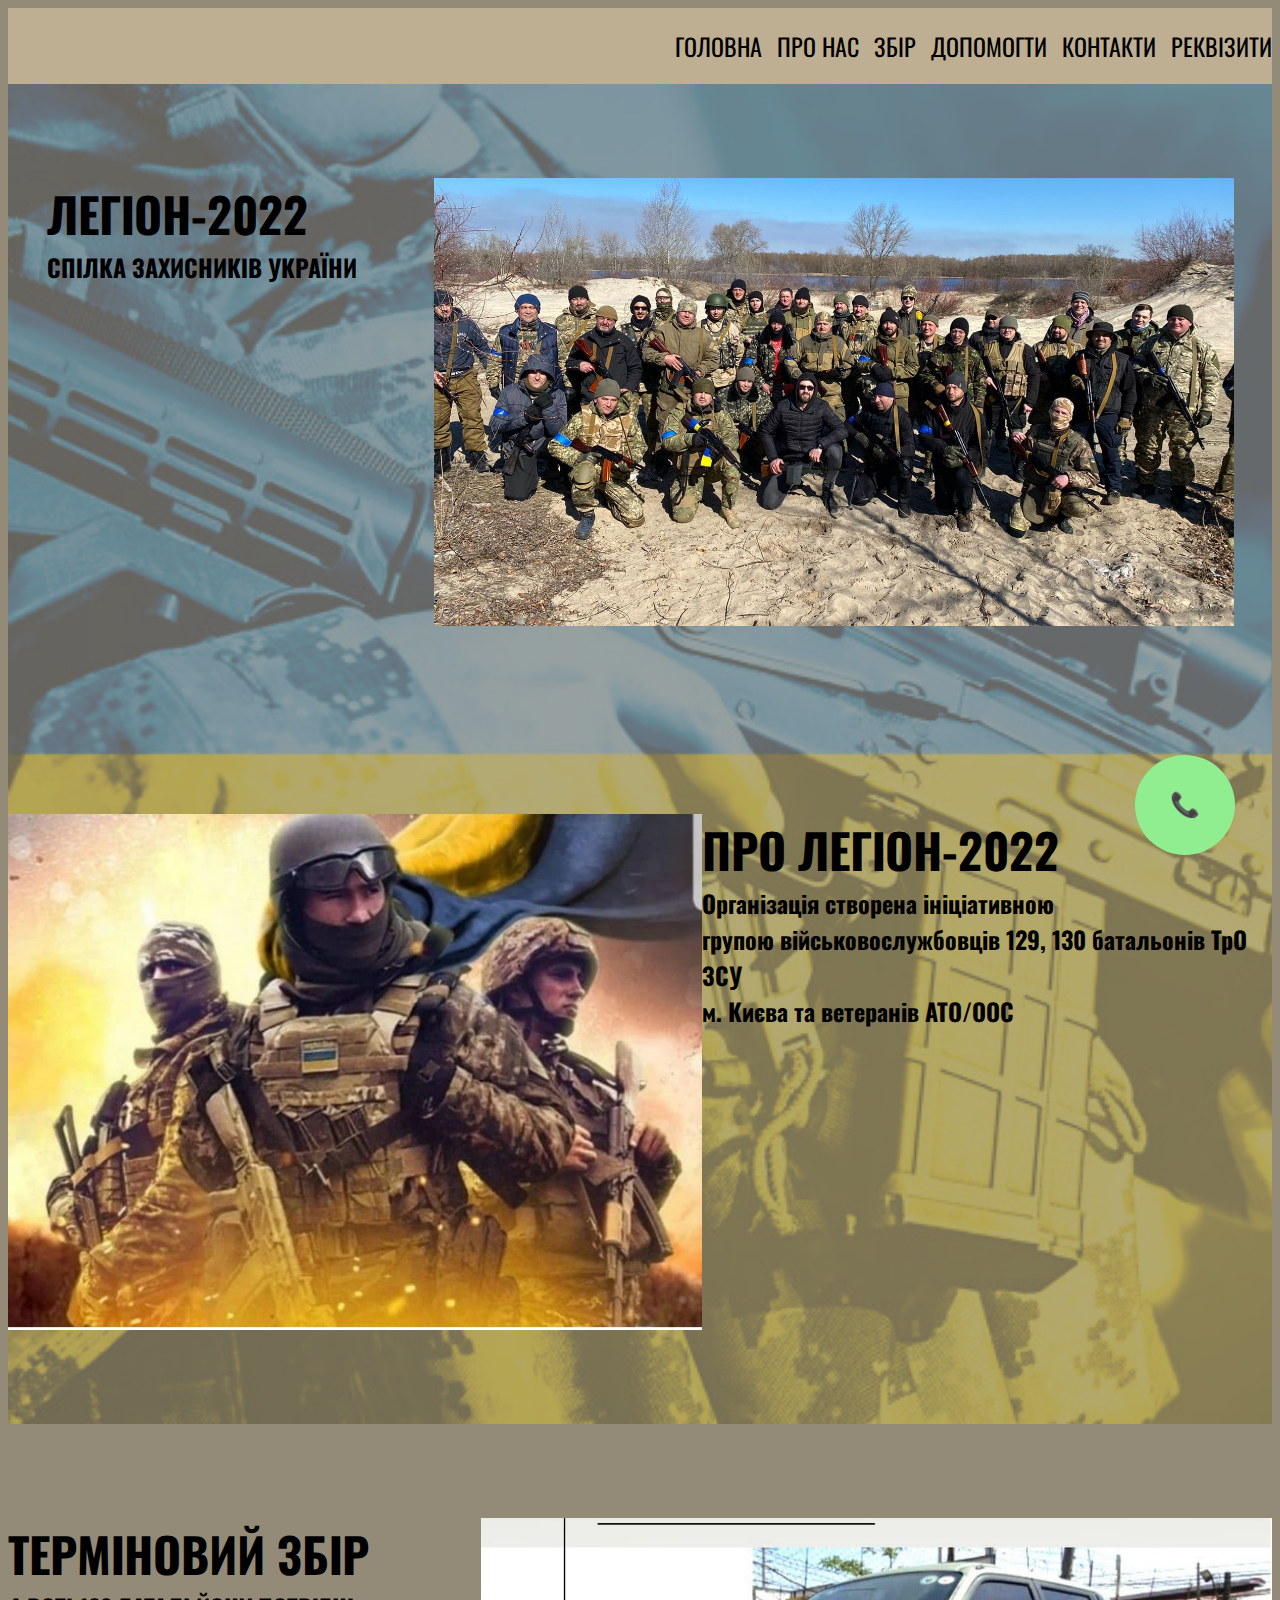
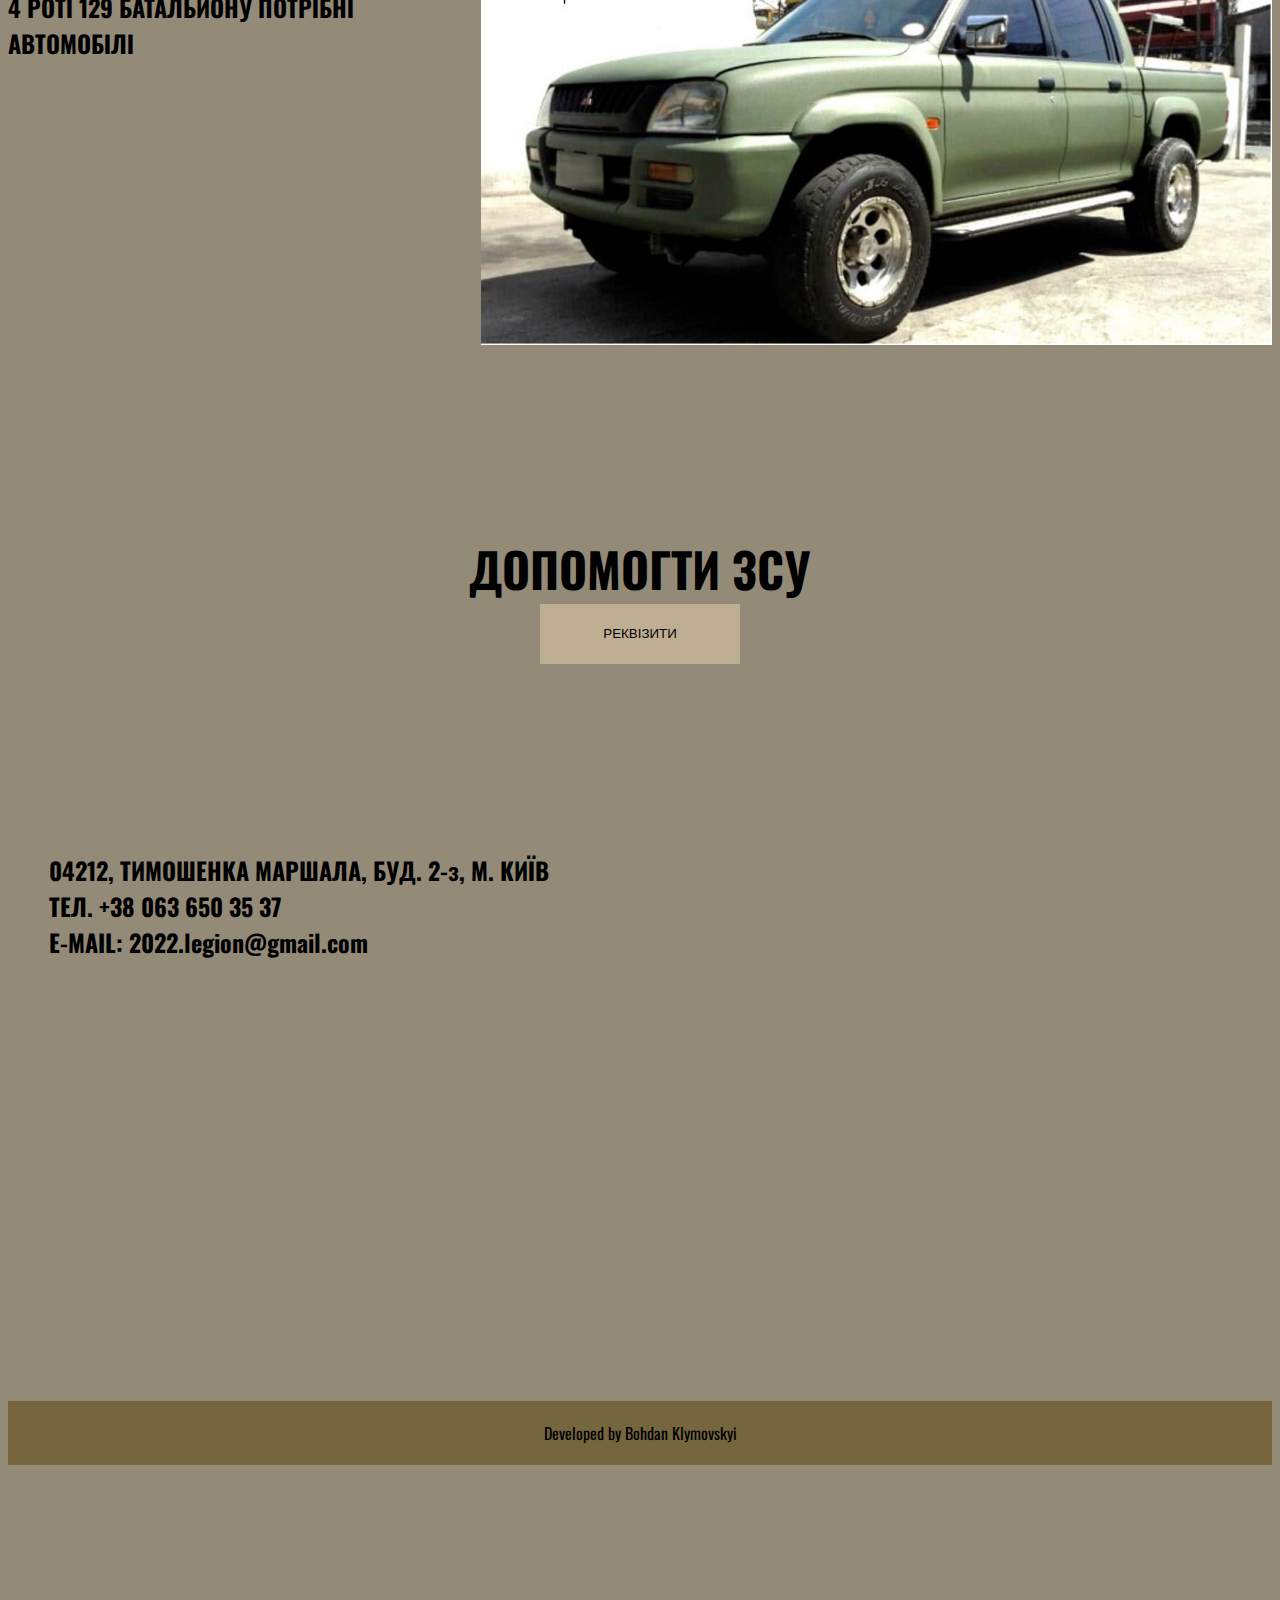
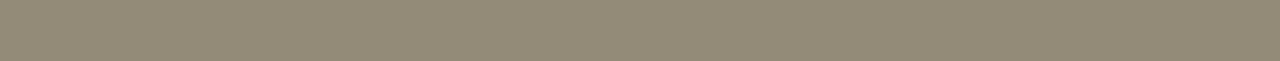
==== index.html @ e55ab337 "update" ====
<!DOCTYPE html>
<html lang="en">
<head>
    <meta charset="UTF-8">
    <meta http-equiv="X-UA-Compatible" content="IE=edge">
    <meta name="viewport" content="width=device-width, initial-scale=1.0">
    <title>Legion-2022</title>
    <link rel="stylesheet" href="./css/normalaize.css">
    <link rel="preconnect" href="https://fonts.googleapis.com">
<link rel="preconnect" href="https://fonts.gstatic.com" crossorigin>
<link href="https://fonts.googleapis.com/css2?family=Oswald:wght@200;300;400;500;600;700&display=swap" rel="stylesheet">
    <link rel="stylesheet" href="./css/main.css">
    <link rel="stylesheet" href="./css/main.css.map">
</head>
<body>
    <header>
<ul class="header__list">
    <li><a href="#hero">ГОЛОВНА</a></li>
    <li><a href="#about">ПРО НАС</a></li>
    <li><a href="#collection">ЗБІР</a></li>
    <li><a href="#donat">ДОПОМОГТИ</a></li>
    <li><a href="#contacts">КОНТАКТИ</a></li>
    <li><a href="./details.html">РЕКВІЗИТИ</a></li>
</ul>
    </header>
    <main>
        <div>

        </div>
<div class="background-one">
    <section id="hero">
        <div class="container hero-container">
             <div>
        <h1 class="hero__title">ЛЕГІОН-2022</h1>
        <h2 class="hero__text">СПІЛКА ЗАХИСНИКІВ УКРАЇНИ</h2>   
        </div>
    <div>
        <img src="./src/images/one.jpg" alt="" width="800" height="400" class="hero__image">
    </div>   
        </div>
    
    </section>
    <section id="about">
        <div class="container about-container">
            <div>
                <img src="./src/images/two.jpg" alt="">
            </div>
            <div>
                <h1>ПРО ЛЕГІОН-2022</h1>
                <h2>Організація створена ініціативною<br>
                   групою військовослужбовців 129, 130 батальонів ТрО ЗСУ<br>
                   м. Києва та ветеранів АТО/ООС</h2>
            </div>
        </div>
    </section>
</div>
<div class="background-two">
    <section id="collection">
        <div class="container collection-container">
    <div>
    <h1>ТЕРМІНОВИЙ ЗБІР</h1>
    <h2>4 РОТІ 129 БАТАЛЬЙОНУ ПОТРІБНІ АВТОМОБІЛІ</h2>
    </div>
    <div>
        <img src="./src/images/three.jpg" alt="" width="800" height="400">
        </div>
        </div>
    </section>
    <section id="donat">
        <div class="container donat-container">
    <div>
    <h1>ДОПОМОГТИ ЗСУ</h1>
    </div>
    <div>
    <button type="button" class="donat__button"><a href="./details.html">РЕКВІЗИТИ</a></button>
    </div>
        </div>
    </section>
</div>
<section id="contacts">
    <div class="container contacts-container">
<div>
<h2>04212, ТИМОШЕНКА МАРШАЛА, БУД. 2-з, М. КИЇВ<br>
    ТЕЛ. <a href="tel:+380636503537">+38 063 650 35 37</a><br>
E-MAIL: <a href="mailto:2022.legion@gmail.com">2022.legion@gmail.com</a>
</h2>
</div>
<div>
    <iframe src="https://www.google.com/maps/embed?pb=!1m18!1m12!1m3!1d2537.555924826388!2d30.48442061594544!3d50.505222191297534!2m3!1f0!2f0!3f0!3m2!1i1024!2i768!4f13.1!3m3!1m2!1s0x40d4d20cb432db3d%3A0xaee2a3a579eadcf3!2z0YPQuy4g0JzQsNGA0YjQsNC70LAg0KLQuNC80L7RiNC10L3QutC-LCAy0LcsINCa0LjQtdCyLCDQmtC40LXQstGB0LrQsNGPINC-0LHQu9Cw0YHRgtGMLCDQo9C60YDQsNC40L3QsCwgMDQyMTI!5e0!3m2!1sru!2sde!4v1665341756260!5m2!1sru!2sde" width="600" height="450" style="border:0;" allowfullscreen="" loading="lazy" referrerpolicy="no-referrer-when-downgrade" class="contacts__map"></iframe>
</div>
    </div>
</section>
    </main>
    <footer>
<div class="container footer-container">
<p class="footer__text">Developed by Bohdan Klymovskyi</p>
</div>
    </footer>
    <section>
        <button type="button" class="call__button"><a href="tel:+380636503537" class="call__link">📞</a></button>
    </section>
</body>
</html>
---- css/normalaize.css ----
html {
    box-sizing: border-box;
  }
  
  * {
    box-sizing: inherit;
  }
  
  h1, h2, h3, h4, h5, h6, p {
    margin: 0;
  }
  
  ul {
    list-style: none;
    padding-left: 0;
    margin: 0;
  }
  
  a {
    text-decoration: none;
    color: inherit;
  }
  
  img {
    display: block;
    max-width: 100%;
    height: auto;
  }
  
  address {
    font-style: normal;
  }
---- css/main.css ----
.hero-container {
  display: flex;
  flex-direction: row;
  justify-content: space-around;
}
@media screen and (max-width: 768px) {
  .hero-container {
    display: flex;
    flex-direction: column;
    justify-content: center;
    text-align: center;
  }
}

body {
  font-family: "Oswald", sans-serif;
}

section {
  padding-top: 94px;
  padding-bottom: 94px;
}

h1 {
  font-size: 48px;
}

h2 {
  font-size: 24px;
}

body {
  background-color: rgb(147, 139, 120);
}

.background-one {
  background: url(/src/images/six.png);
  background-repeat: no-repeat;
  background-size: cover;
}

.background-two {
  background: url(/src/images/seven.png);
  background-repeat: no-repeat;
  background-size: cover;
}

.about-container {
  display: flex;
  flex-direction: row;
  justify-content: space-around;
}
@media screen and (max-width: 768px) {
  .about-container {
    display: flex;
    flex-direction: column;
    justify-content: center;
    text-align: center;
  }
}

.collection-container {
  display: flex;
  flex-direction: row;
  justify-content: space-around;
}
@media screen and (max-width: 768px) {
  .collection-container {
    display: flex;
    flex-direction: column;
    justify-content: center;
    text-align: center;
  }
}

.donat-container {
  display: flex;
  flex-direction: column;
  justify-content: center;
  align-items: center;
}

.donat__button {
  width: 200px;
  height: 60px;
  background-color: rgb(191, 175, 146);
  border: none;
}

.contacts-container {
  display: flex;
  flex-direction: row;
  justify-content: space-around;
}
@media screen and (max-width: 768px) {
  .contacts-container {
    display: flex;
    flex-direction: column;
    justify-content: center;
    text-align: center;
  }
}

@media screen and (max-width: 768px) {
  .contacts__map {
    max-width: 80%;
  }
}

.footer-container {
  display: flex;
  flex-direction: row;
  justify-content: center;
  background-color: rgb(117, 102, 62);
  padding-top: 20px;
  padding-bottom: 20px;
}

.footer__text {
  font-size: 16px;
}

.call__button {
  border-radius: 50%;
  background-color: lightgreen;
  width: 100px;
  height: 100px;
  border: none;
  cursor: pointer;
  position: fixed;
  right: 45px;
  bottom: 45px;
}

.call__link {
  font-size: 24px;
}

.details-container {
  display: flex;
  flex-direction: column;
  justify-content: center;
  align-items: center;
}

.details__part-1 {
  display: flex;
  flex-direction: row;
  justify-content: space-around;
}

.details__image {
  width: 80%;
  height: 600px;
}

header {
  display: flex;
  flex-direction: row;
  justify-content: flex-end;
  padding-top: 20px;
  padding-bottom: 20px;
}
@media screen and (max-width: 768px) {
  header {
    justify-content: center;
  }
}

.header__list {
  display: flex;
  flex-direction: row;
  gap: 15px;
  font-size: 24px;
}
@media screen and (max-width: 768px) {
  .header__list {
    display: flex;
    flex-direction: row;
    font-size: 16px;
  }
}

header {
  background-color: rgb(191, 175, 146);
}/*# sourceMappingURL=main.css.map */
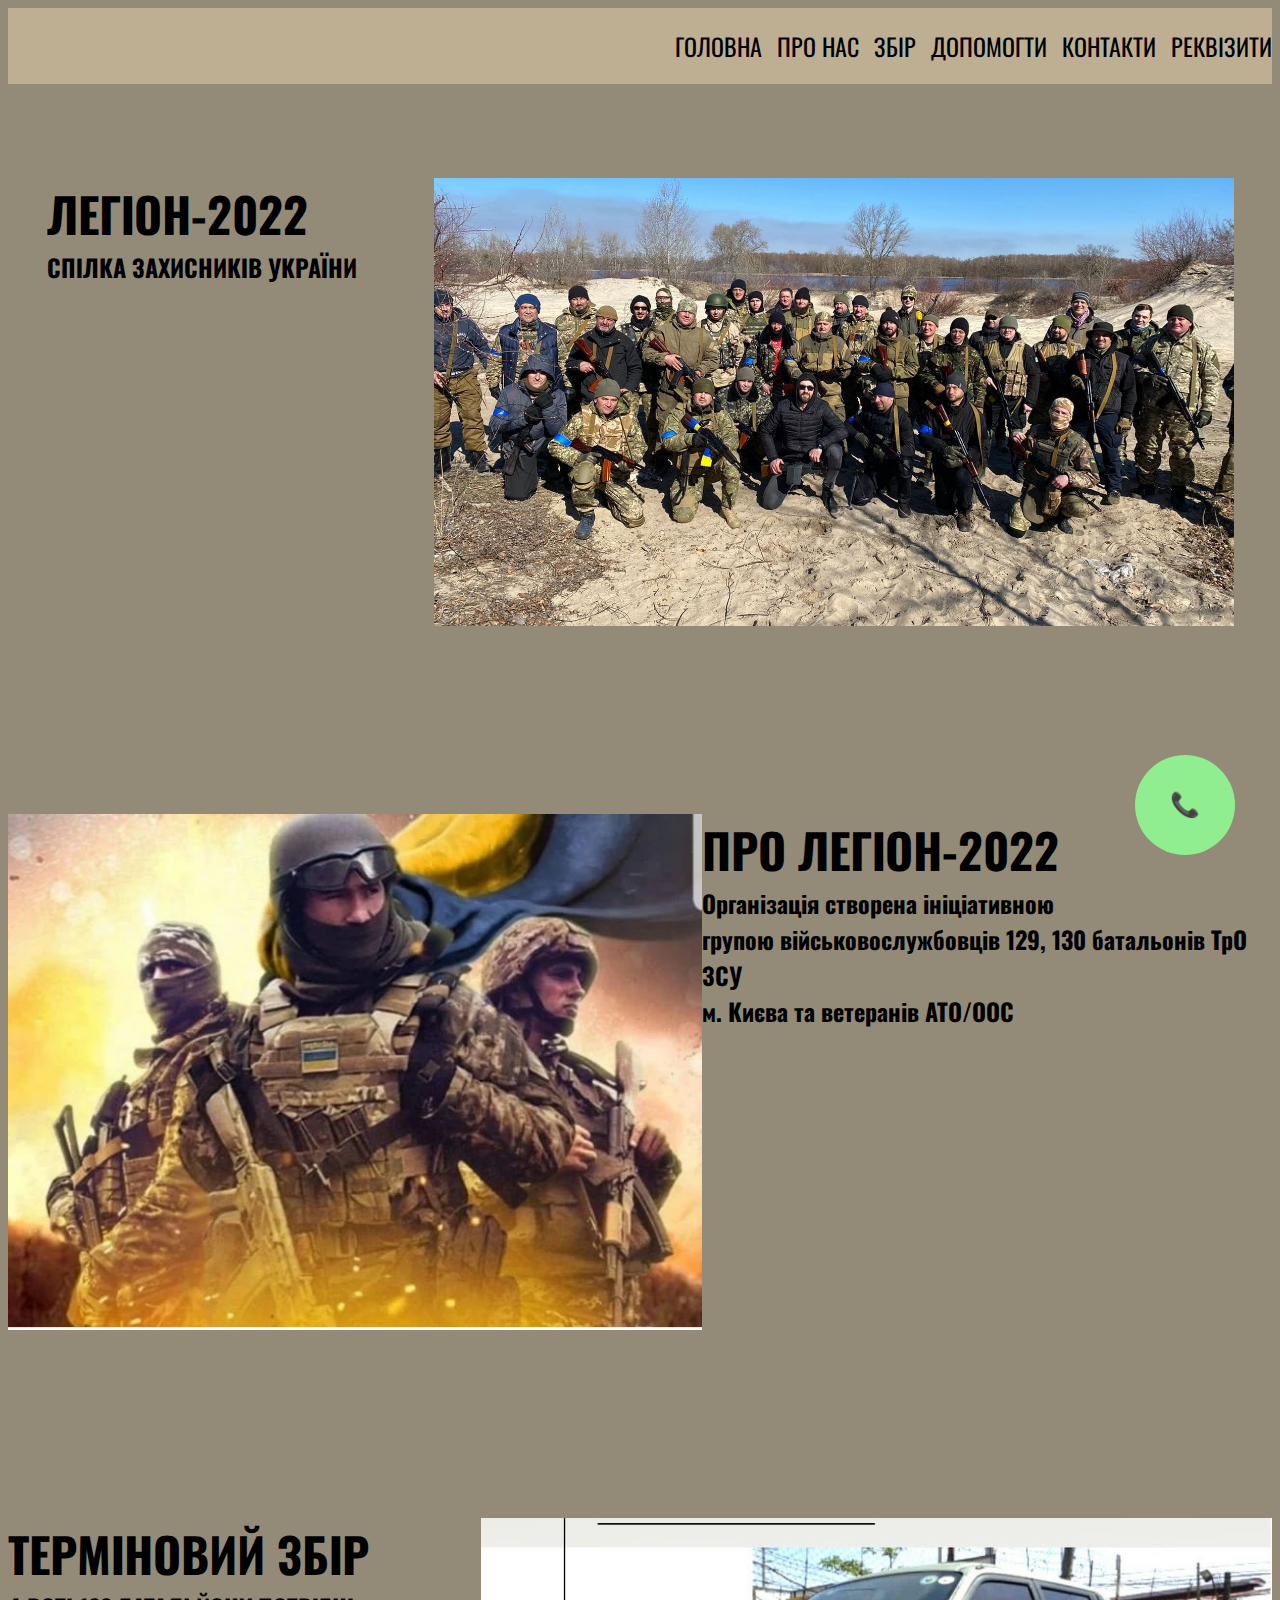
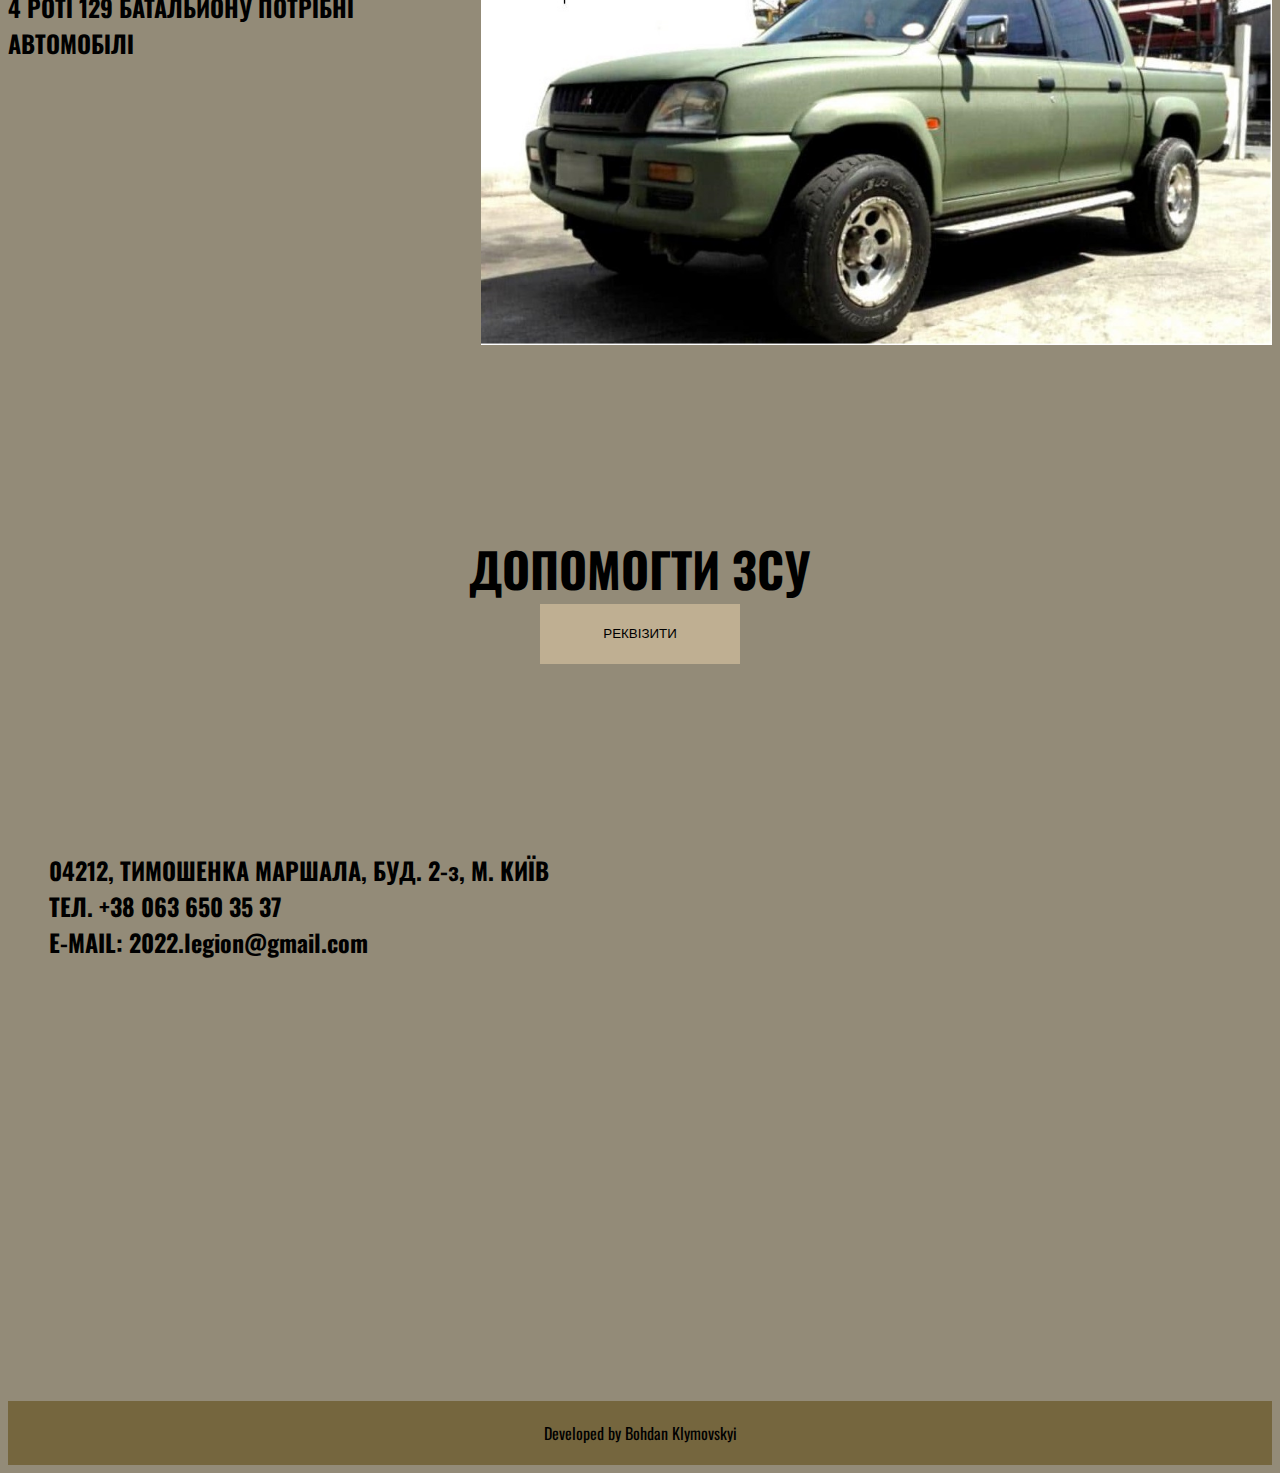
==== commit c00e310e: "update" ====
--- a/index.html
+++ b/index.html
@@ -96,7 +96,7 @@
 <p class="footer__text">Developed by Bohdan Klymovskyi</p>
 </div>
     </footer>
-    <section>
+    <section id="call">
         <button type="button" class="call__button"><a href="tel:+380636503537" class="call__link">📞</a></button>
     </section>
 </body>
--- a/css/main.css
+++ b/css/main.css
@@ -16,7 +16,7 @@
   font-family: "Oswald", sans-serif;
 }
 
-section {
+section:not(#call) {
   padding-top: 94px;
   padding-bottom: 94px;
 }
@@ -34,13 +34,13 @@
 }
 
 .background-one {
-  background: url(/src/images/six.png);
+  background: url(../images/six.png);
   background-repeat: no-repeat;
   background-size: cover;
 }
 
 .background-two {
-  background: url(/src/images/seven.png);
+  background: url(../images/seven.png);
   background-repeat: no-repeat;
   background-size: cover;
 }
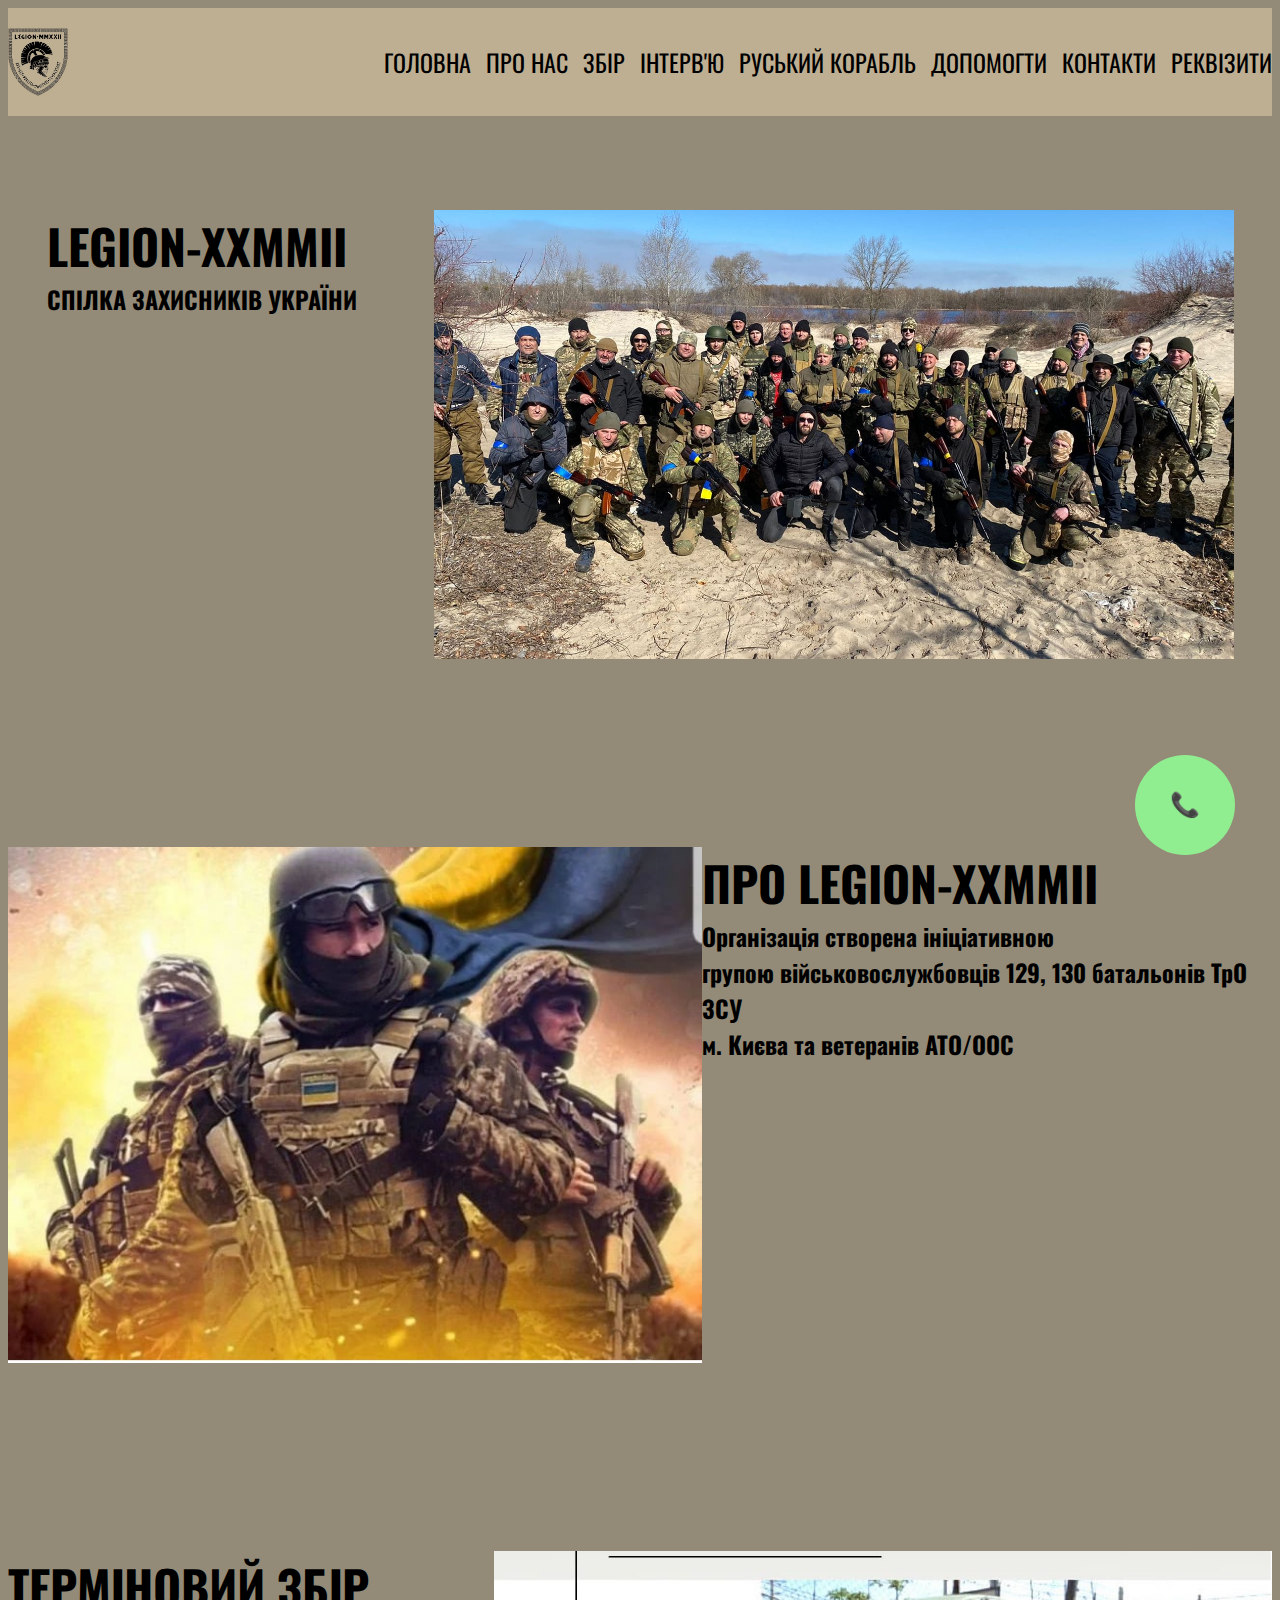
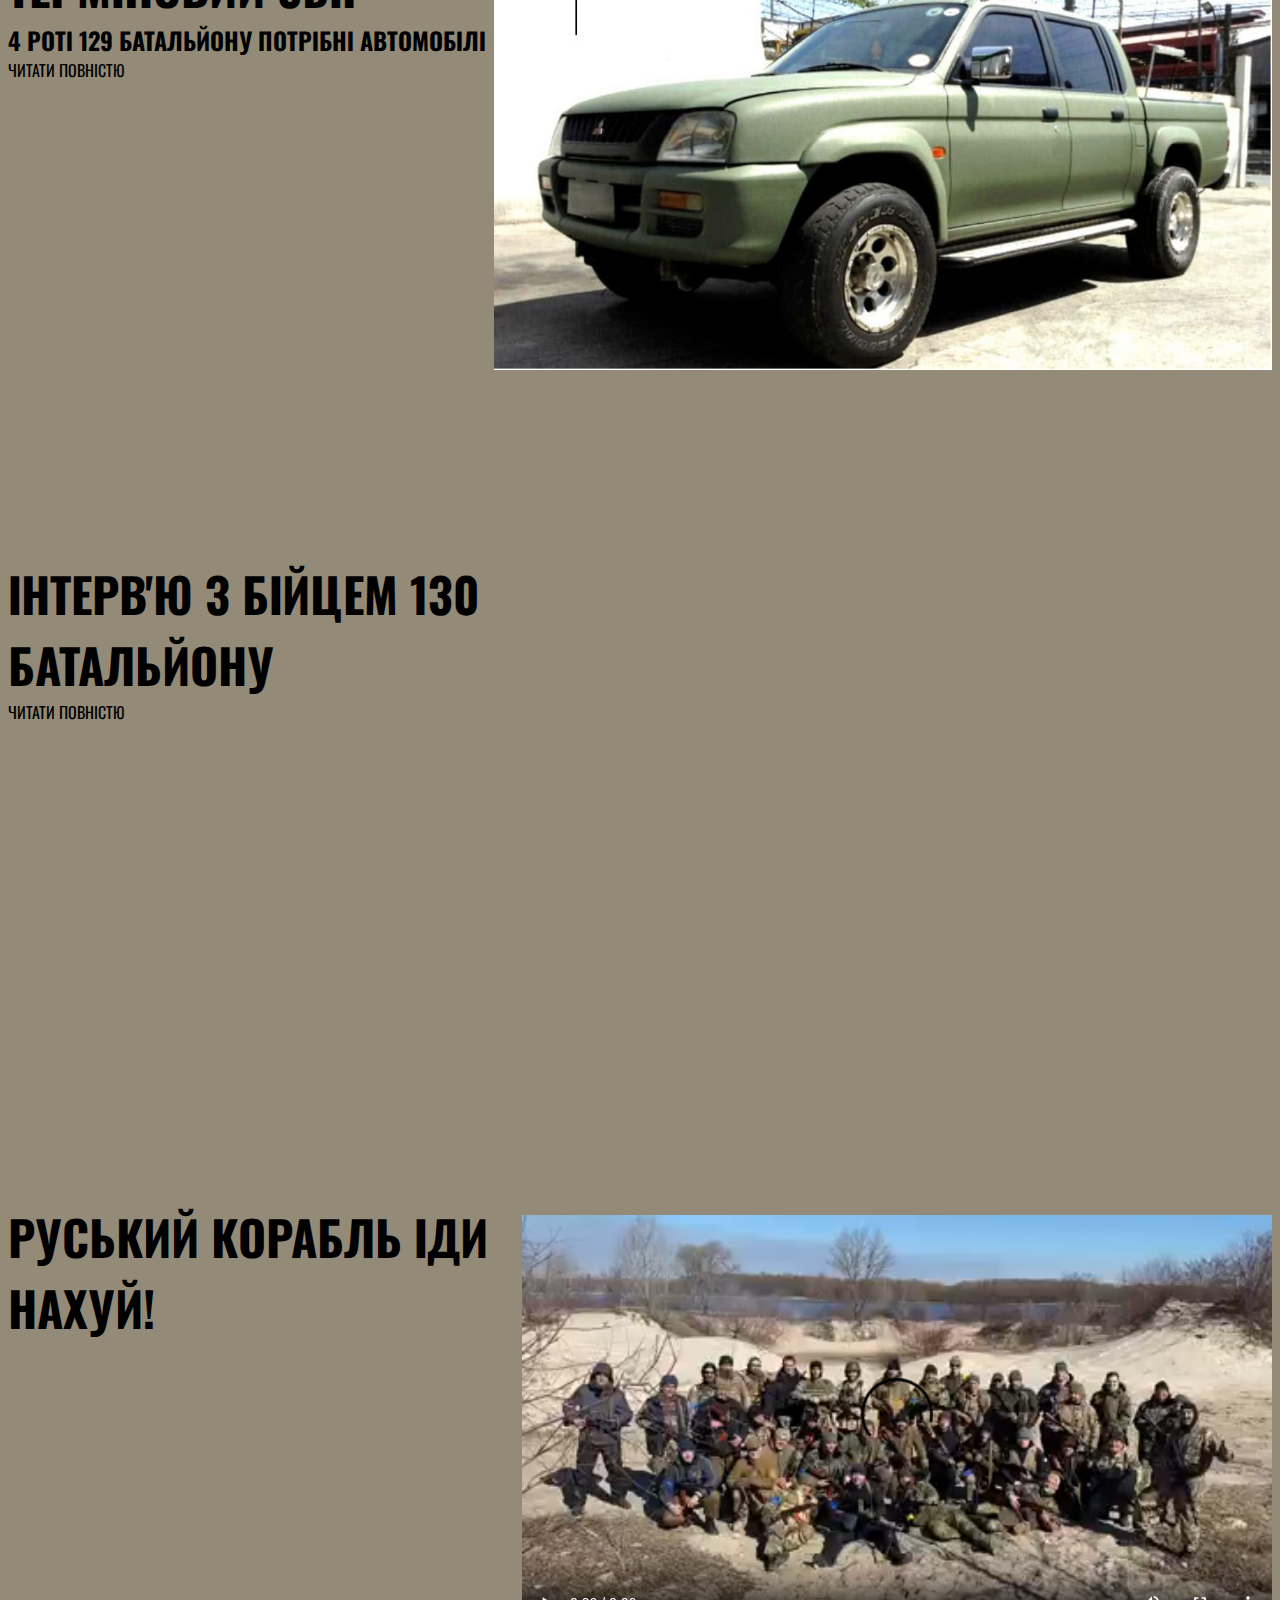
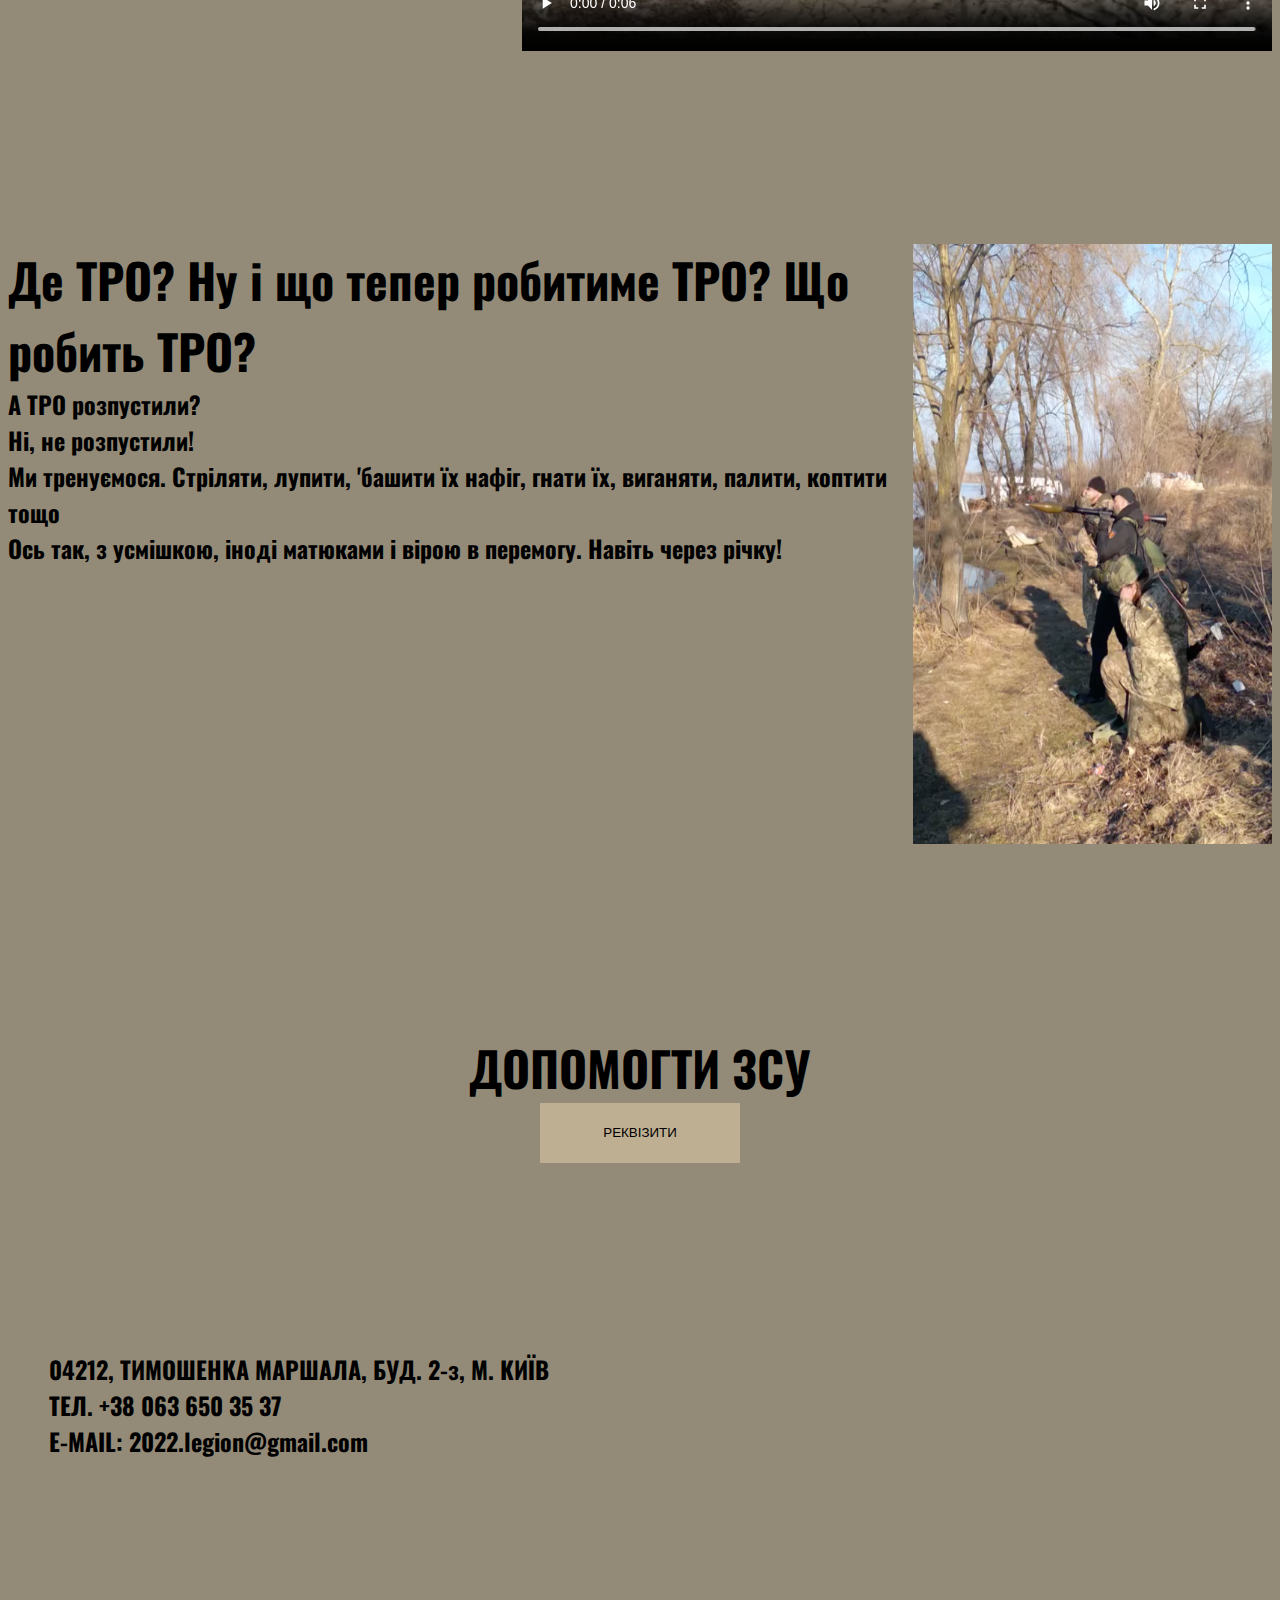
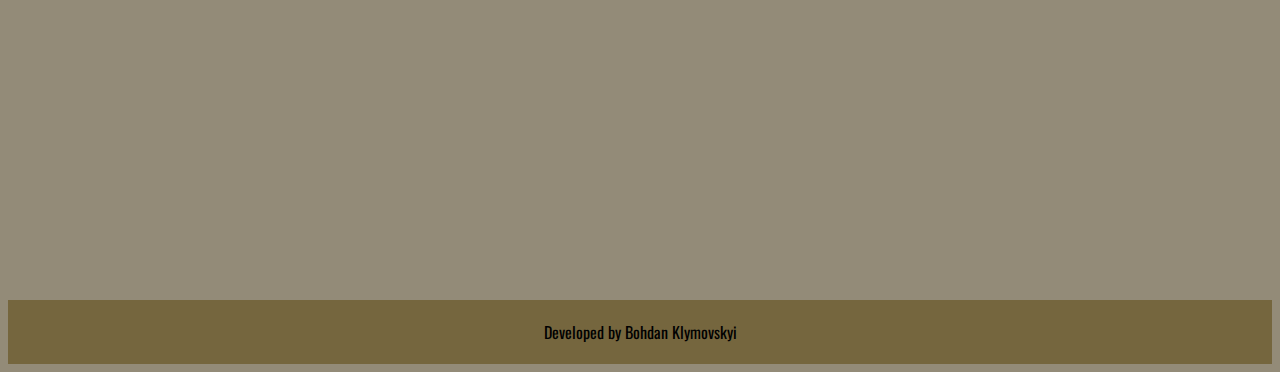
==== commit 4e74052d: "update" ====
--- a/index.html
+++ b/index.html
@@ -4,7 +4,8 @@
     <meta charset="UTF-8">
     <meta http-equiv="X-UA-Compatible" content="IE=edge">
     <meta name="viewport" content="width=device-width, initial-scale=1.0">
-    <title>Legion-2022</title>
+    <title>LEGION-XXMMII</title>
+    <link rel="icon" href="./src/images/logo-removebg-preview.jpeg">
     <link rel="stylesheet" href="./css/normalaize.css">
     <link rel="preconnect" href="https://fonts.googleapis.com">
 <link rel="preconnect" href="https://fonts.gstatic.com" crossorigin>
@@ -14,14 +15,17 @@
 </head>
 <body>
     <header>
-<ul class="header__list">
-    <li><a href="#hero">ГОЛОВНА</a></li>
-    <li><a href="#about">ПРО НАС</a></li>
-    <li><a href="#collection">ЗБІР</a></li>
-    <li><a href="#donat">ДОПОМОГТИ</a></li>
-    <li><a href="#contacts">КОНТАКТИ</a></li>
-    <li><a href="./details.html">РЕКВІЗИТИ</a></li>
-</ul>
+            <img src="./src/images/logo-removebg-preview.jpeg" alt="" width="60px" height="60px">
+            <ul class="header__list">
+                <li><a href="#hero">ГОЛОВНА</a></li>
+                <li><a href="#about">ПРО НАС</a></li>
+                <li><a href="#collection">ЗБІР</a></li>
+                <li><a href="#interview">ІНТЕРВ'Ю</a></li>
+                <li><a href="#ruskii-nahui">РУСЬКИЙ КОРАБЛЬ</a></li>
+                <li><a href="#donat">ДОПОМОГТИ</a></li>
+                <li><a href="#contacts">КОНТАКТИ</a></li>
+                <li><a href="./details.html">РЕКВІЗИТИ</a></li>
+            </ul>
     </header>
     <main>
         <div>
@@ -31,7 +35,7 @@
     <section id="hero">
         <div class="container hero-container">
              <div>
-        <h1 class="hero__title">ЛЕГІОН-2022</h1>
+        <h1 class="hero__title">LEGION-XXMMII</h1>
         <h2 class="hero__text">СПІЛКА ЗАХИСНИКІВ УКРАЇНИ</h2>   
         </div>
     <div>
@@ -46,7 +50,7 @@
                 <img src="./src/images/two.jpg" alt="">
             </div>
             <div>
-                <h1>ПРО ЛЕГІОН-2022</h1>
+                <h1>ПРО LEGION-XXMMII</h1>
                 <h2>Організація створена ініціативною<br>
                    групою військовослужбовців 129, 130 батальонів ТрО ЗСУ<br>
                    м. Києва та ветеранів АТО/ООС</h2>
@@ -60,10 +64,56 @@
     <div>
     <h1>ТЕРМІНОВИЙ ЗБІР</h1>
     <h2>4 РОТІ 129 БАТАЛЬЙОНУ ПОТРІБНІ АВТОМОБІЛІ</h2>
+    <input id="collection__body_1" class="collection__switch" type="checkbox">
+    <label for="collection__body_1" class="collection__headline">ЧИТАТИ ПОВНІСТЮ</label>
+    <div class="collection__body">
+      <h2 class="collection__text2">Така халепа сталася з нашими бойовими автівками на відступі з під Североднецька та Лисичанська. Вони добре служили нам вірою і правдою, комусь встигли врятувати життя та згинули самі. Після тих запеклих боїв, згадуємо про них як про своїх вірних бойових товаришів, які не повернулися з поля бою. Вдячні за прихисток від непогоди, та за можливість швидко нанести удар супротивнику та евакуюватись з під артилерійського обстрілу.. Тепер збираємо кошти на нові авто, долучайтеся. Машина на фронті це не розкіш, а збереженні життя, та ефективне виконання бойового завдання. Пам'ятайте: За нами мирні міста та села, ми не маємо права на помилку, ви маєте право та можливість нам в цьому допомогти!) Також звертаємось вкотре до БЛАГОДІЙНИХ ФОНДІВ, в деякі я знов буду писати листи вже по сьомому разу, Шановні благодійники, відповідайте будь-ласка на наші листи, кожен раз бачити як Ви надаєте комусь по 40 автівок за один раз, та сподіватись, може вже і до нас черга дійде.. а черги немає.. і листи, кожен раз без відповіді..</h2>
+    </div>
     </div>
     <div>
         <img src="./src/images/three.jpg" alt="" width="800" height="400">
         </div>
+        </div>
+    </section>
+    <section id="interview">
+        <div class="container interview-container">
+<div>
+    <h1>ІНТЕРВ'Ю З БІЙЦЕМ 130 БАТАЛЬЙОНУ</h1>
+    <input id="interview__body_1" class="interview__switch" type="checkbox">
+    <label for="interview__body_1" class="interview__headline">ЧИТАТИ ПОВНІСТЮ</label>
+    <div class="interview__body">
+      <h2 class="interview__text2">Звертаючись до різноманітних фондів, установ, організацій з проханням забезпечити нас автотранспортом постійно нариваюсь на таке відношення: Ви ж ТрО? Нам потрібно в першу чергу дати транспорт на передову...
+        Шановні фонди!!!!, ми вже давно воюємо на передовій, наших хлопців постійно закидають в самісіньке пекло, щоб закрити дири в обороні, посилити наступ або прикрити відступ... Але сумний досвід таких боїв показав (нажаль маємо значні втрати), що після прикриття відходу основних військ нам теж потрібно на чомусь оперативно відходити, на чомусь вивозити боєприпаси, амуніцію, поранених та що саме прикре - 200-х. Іноді не має можливості вивезти тіла, щоб передати їх потім жінкам та матерям загиблих.. Автомобіль на фронті це не розкіш, а збереженні життя та ефективність виконання бойової задачі.
+        Про те ж саме розповідають наші побратими з 130 батальону 112 ОБр ТрО ЗСУ, які воюють на Харьківщині. "Демон" для русні, а для нас просто Вітя, який з перших днів війни, також як і ми, збирав по крохам форму, амуніцію, інструмент та іншу техніку для своєї роти...</h2>
+    </div>
+</div>
+<div>
+    <iframe width="750" height="450" src="https://www.youtube.com/embed/yG_4dnXBfMs" title="Позивний «Демон»: Моя мотивація – кровна помста та побудова нової України" frameborder="0" allow="accelerometer; autoplay; clipboard-write; encrypted-media; gyroscope; picture-in-picture" allowfullscreen></iframe>
+</div>
+        </div>
+    </section>
+    <section id="ruskii-nahui">
+        <div class="container ruskii-idi-nahui-container">
+<div>
+<h1>РУСЬКИЙ КОРАБЛЬ ІДИ НАХУЙ!</h1>
+</div>
+<div>
+    <video src="./src/videos/ruskii_korabl_idi_hahui.mp4" width="750" height="450" controls></video>
+</div>
+        </div>
+    </section>
+    <section>
+        <div class="container traning-container">
+<div>
+    <h1>Де ТРО? Ну і що тепер робитиме ТРО? Що робить ТРО?</h1>
+<h2>А ТРО розпустили?<br>
+    Ні, не розпустили!<br>
+    Ми тренуємося. Стріляти, лупити, 'башити їх нафіг, гнати їх, виганяти, палити, коптити тощо<br>
+    Ось так, з усмішкою, іноді матюками і вірою в перемогу. Навіть через річку!</h2>
+</div>
+<div>
+<img src="./src/images/rpg.png" alt="" class="traning__image">
+</div>
         </div>
     </section>
     <section id="donat">
--- a/css/main.css
+++ b/css/main.css
@@ -71,6 +71,25 @@
     justify-content: center;
     text-align: center;
   }
+}
+
+.collection__switch {
+  display: none;
+}
+
+.collection__body {
+  max-height: 0;
+  overflow: hidden;
+  transition: 0.4s;
+}
+
+.collection__switch:checked ~ .collection__body {
+  max-height: 100%;
+}
+
+.collection__text2 {
+  max-width: 500px;
+  text-transform: uppercase;
 }
 
 .donat-container {
@@ -157,9 +176,11 @@
 header {
   display: flex;
   flex-direction: row;
-  justify-content: flex-end;
+  justify-content: space-between;
   padding-top: 20px;
   padding-bottom: 20px;
+  text-align: center;
+  align-items: center;
 }
 @media screen and (max-width: 768px) {
   header {
@@ -183,4 +204,50 @@
 
 header {
   background-color: rgb(191, 175, 146);
+}
+
+.header-container {
+  margin-left: 20px;
+  margin-right: 20px;
+}
+
+.interview-container {
+  display: flex;
+  flex-direction: row;
+  justify-content: space-around;
+}
+
+.interview__switch {
+  display: none;
+}
+
+.interview__body {
+  max-height: 0;
+  overflow: hidden;
+  transition: 0.4s;
+}
+
+.interview__switch:checked ~ .interview__body {
+  max-height: 100%;
+}
+
+.interview__text2 {
+  max-width: 500px;
+  text-transform: uppercase;
+}
+
+.ruskii-idi-nahui-container {
+  display: flex;
+  flex-direction: row;
+  justify-content: space-around;
+}
+
+.traning-container {
+  display: flex;
+  flex-direction: row;
+  justify-content: space-around;
+}
+
+.traning__image {
+  height: 600px;
 }/*# sourceMappingURL=main.css.map */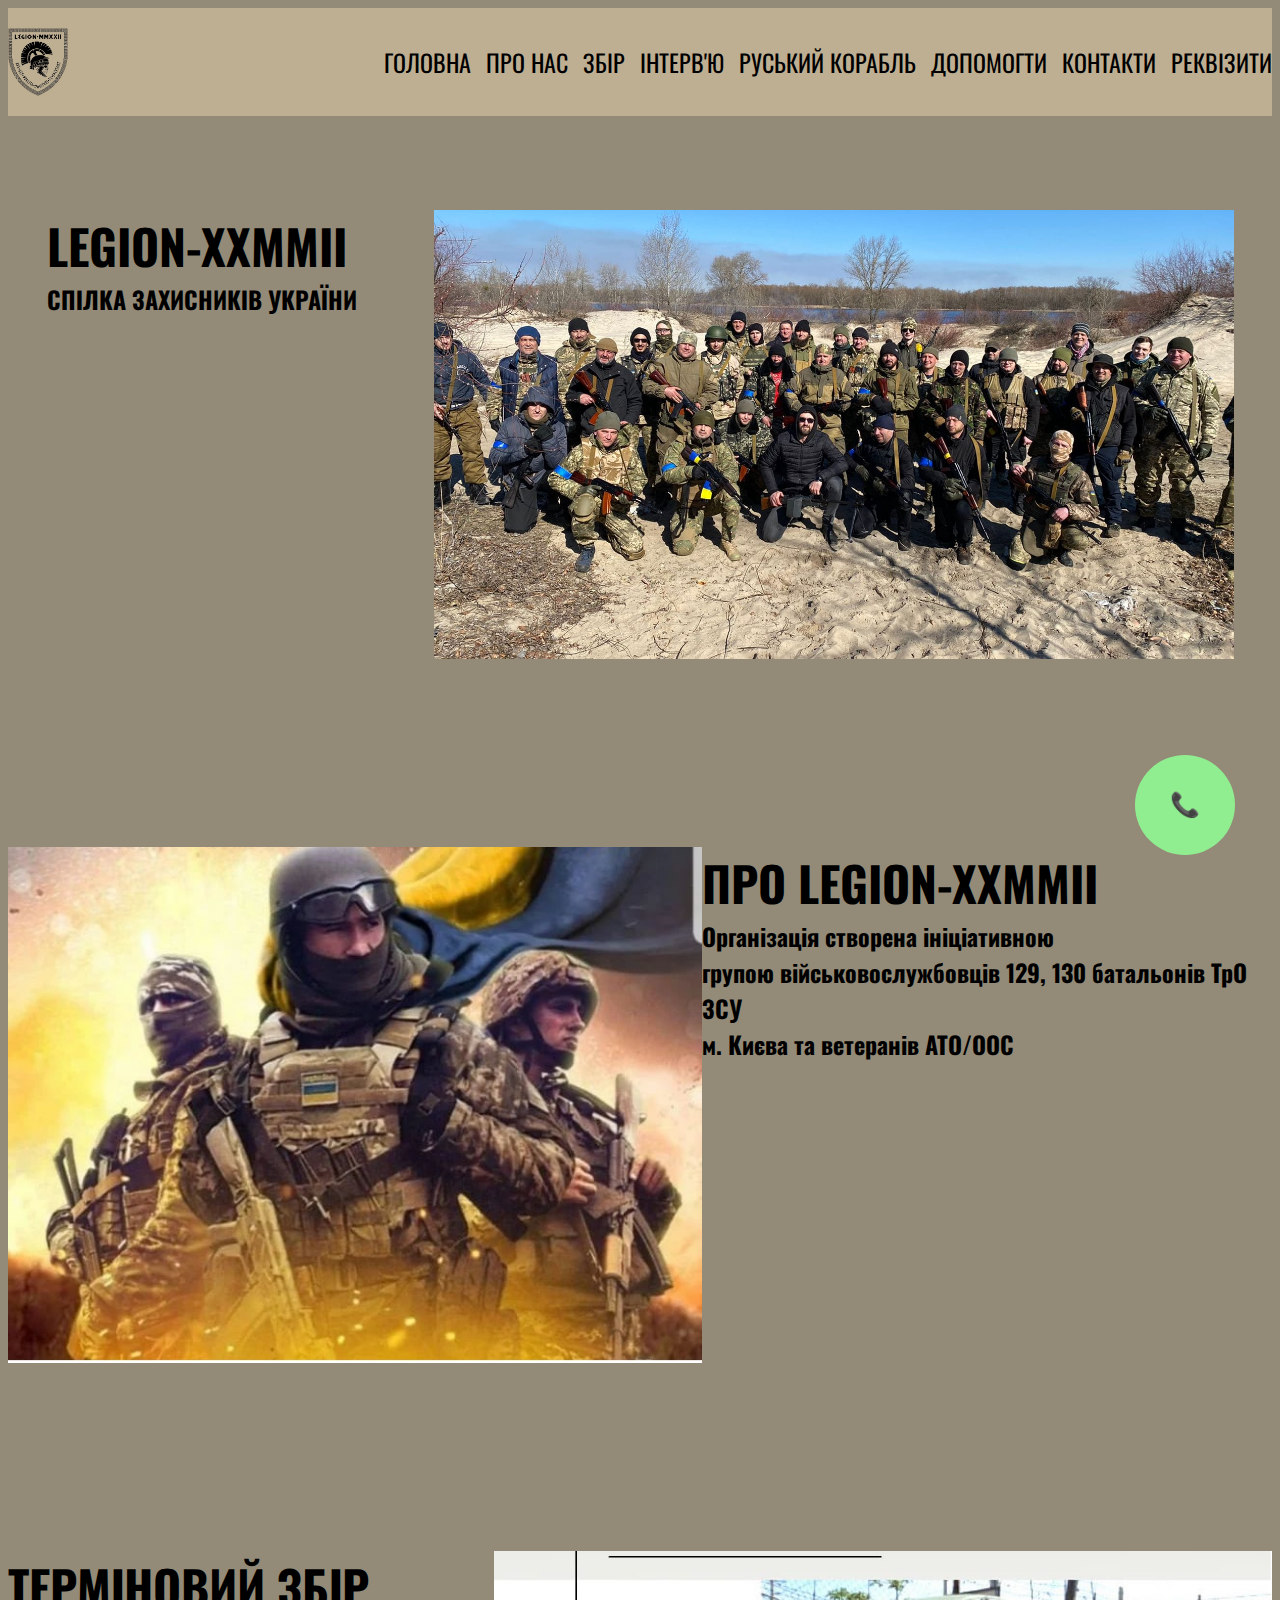
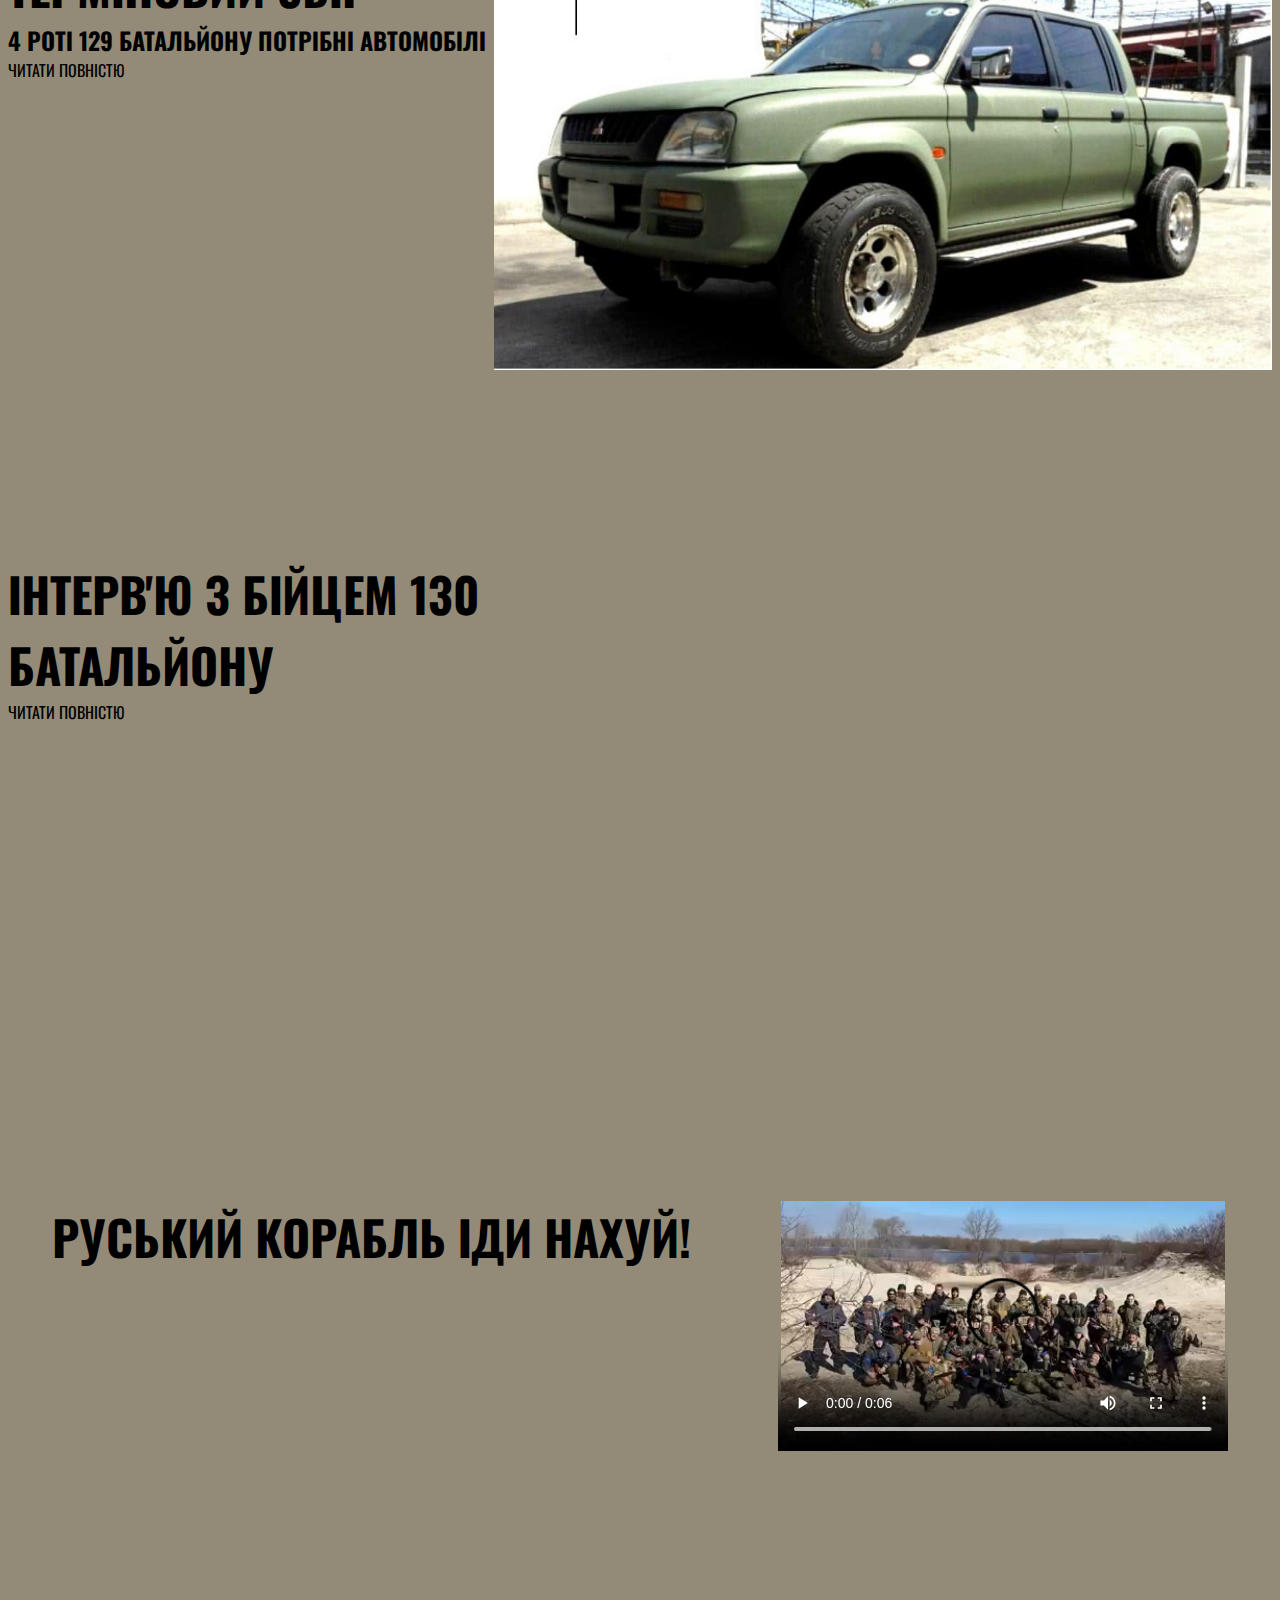
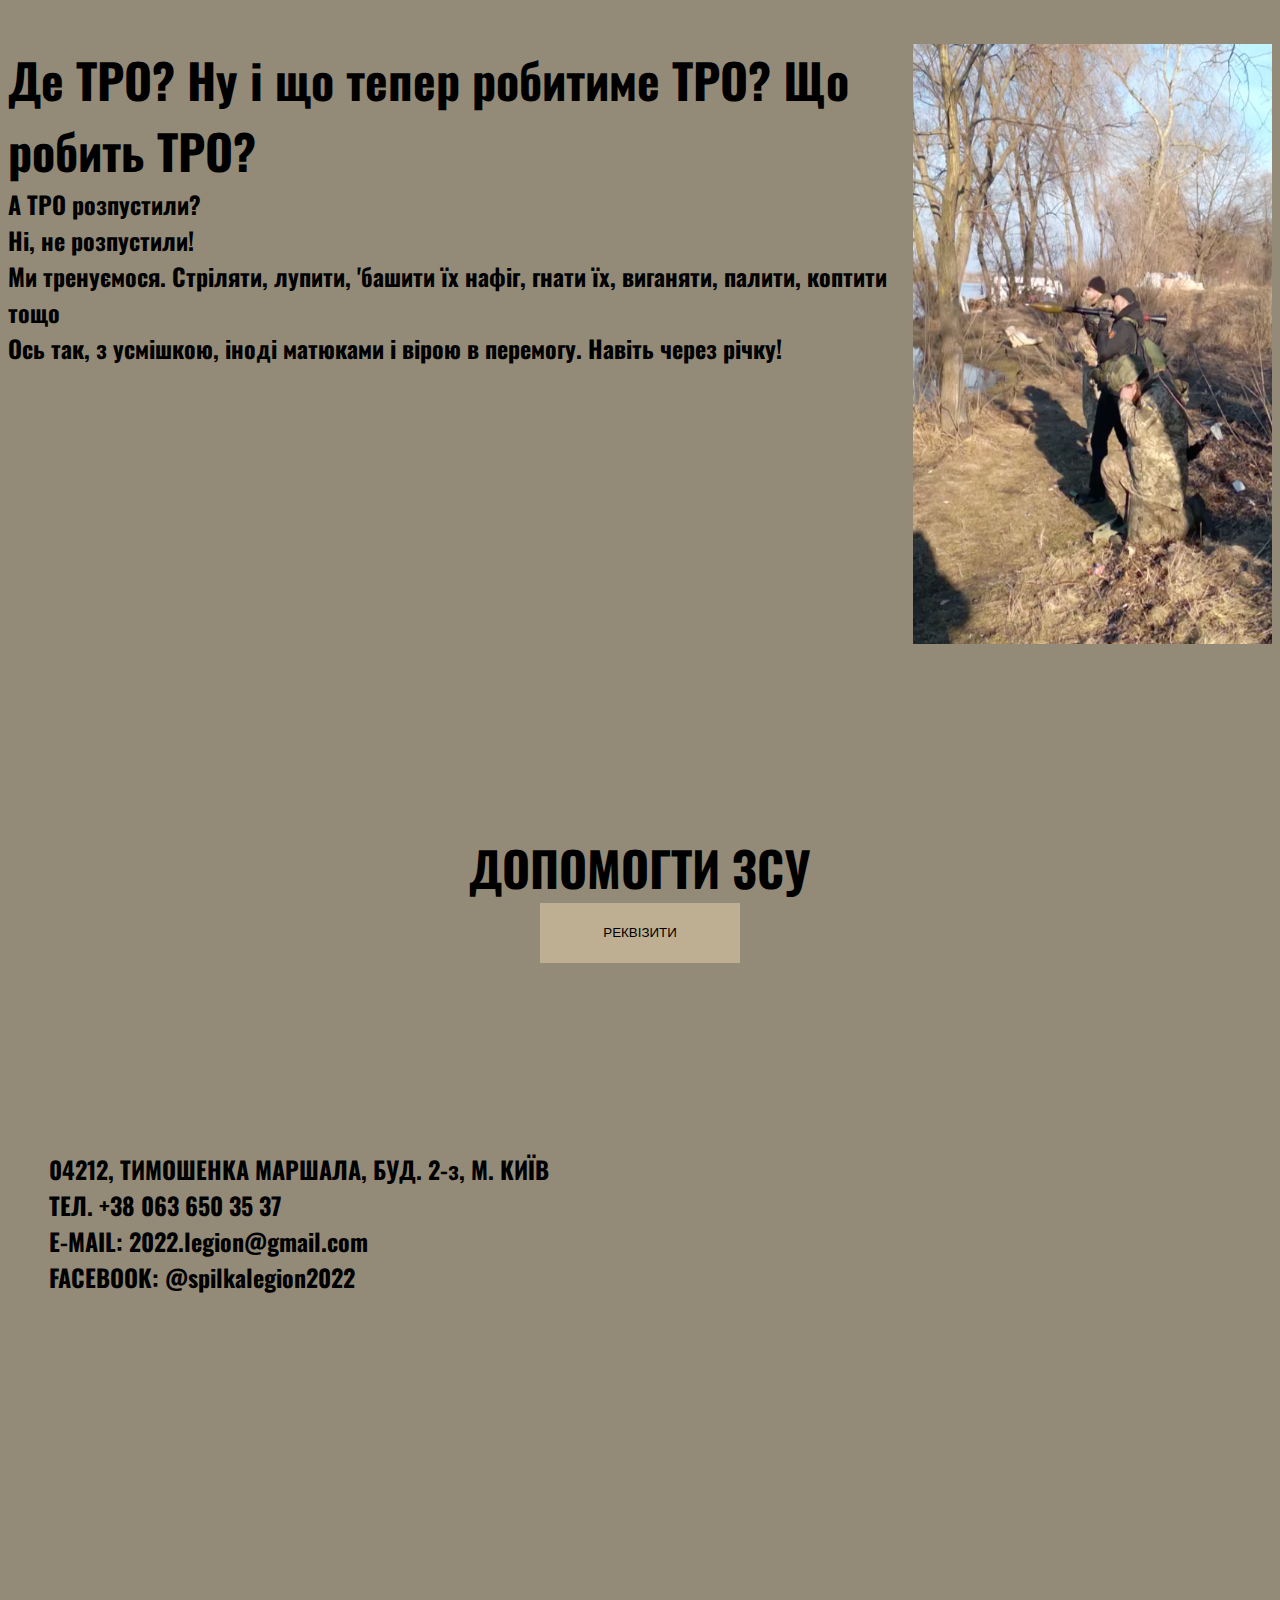
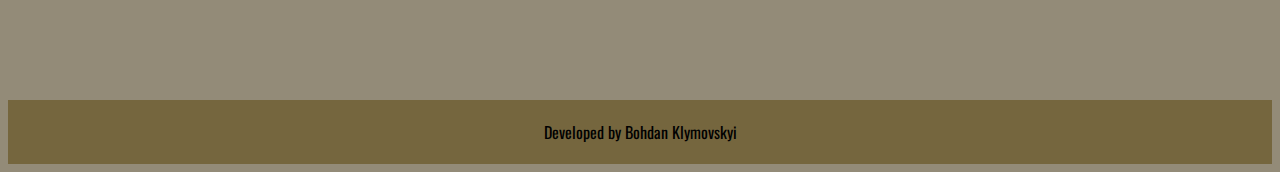
==== commit bc740698: "update" ====
--- a/index.html
+++ b/index.html
@@ -88,7 +88,7 @@
     </div>
 </div>
 <div>
-    <iframe width="750" height="450" src="https://www.youtube.com/embed/yG_4dnXBfMs" title="Позивний «Демон»: Моя мотивація – кровна помста та побудова нової України" frameborder="0" allow="accelerometer; autoplay; clipboard-write; encrypted-media; gyroscope; picture-in-picture" allowfullscreen></iframe>
+    <iframe width="750" height="450" src="https://www.youtube.com/embed/yG_4dnXBfMs" title="Позивний «Демон»: Моя мотивація – кровна помста та побудова нової України" frameborder="0" allow="accelerometer; autoplay; clipboard-write; encrypted-media; gyroscope; picture-in-picture" allowfullscreen class="interview__video"></iframe>
 </div>
         </div>
     </section>
@@ -98,7 +98,7 @@
 <h1>РУСЬКИЙ КОРАБЛЬ ІДИ НАХУЙ!</h1>
 </div>
 <div>
-    <video src="./src/videos/ruskii_korabl_idi_hahui.mp4" width="750" height="450" controls></video>
+    <video src="./src/videos/ruskii_korabl_idi_hahui.mp4" width="750" height="450" controls class="ruskii-idi-nahui_video"></video>
 </div>
         </div>
     </section>
@@ -132,7 +132,8 @@
 <div>
 <h2>04212, ТИМОШЕНКА МАРШАЛА, БУД. 2-з, М. КИЇВ<br>
     ТЕЛ. <a href="tel:+380636503537">+38 063 650 35 37</a><br>
-E-MAIL: <a href="mailto:2022.legion@gmail.com">2022.legion@gmail.com</a>
+E-MAIL: <a href="mailto:2022.legion@gmail.com">2022.legion@gmail.com</a><br>
+FACEBOOK: <a href="https://www.facebook.com/spilkalegion2022">@spilkalegion2022</a>
 </h2>
 </div>
 <div>
--- a/css/main.css
+++ b/css/main.css
@@ -167,6 +167,15 @@
   flex-direction: row;
   justify-content: space-around;
 }
+@media screen and (max-width: 768px) {
+  .details__part-1 {
+    display: flex;
+    flex-direction: column;
+    justify-content: center;
+    text-align: center;
+    flex-wrap: wrap;
+  }
+}
 
 .details__image {
   width: 80%;
@@ -199,6 +208,7 @@
     display: flex;
     flex-direction: row;
     font-size: 16px;
+    flex-wrap: wrap;
   }
 }
 
@@ -215,6 +225,14 @@
   display: flex;
   flex-direction: row;
   justify-content: space-around;
+}
+@media screen and (max-width: 768px) {
+  .interview-container {
+    display: flex;
+    flex-direction: column;
+    justify-content: center;
+    text-align: center;
+  }
 }
 
 .interview__switch {
@@ -236,16 +254,44 @@
   text-transform: uppercase;
 }
 
+@media screen and (max-width: 768px) {
+  .interview__video {
+    max-width: 450px;
+    max-height: 250px;
+  }
+}
+
 .ruskii-idi-nahui-container {
   display: flex;
   flex-direction: row;
   justify-content: space-around;
 }
+@media screen and (max-width: 768px) {
+  .ruskii-idi-nahui-container {
+    display: flex;
+    flex-direction: column;
+    justify-content: center;
+    text-align: center;
+  }
+}
+
+.ruskii-idi-nahui_video {
+  max-width: 450px;
+  max-height: 250px;
+}
 
 .traning-container {
   display: flex;
   flex-direction: row;
   justify-content: space-around;
+}
+@media screen and (max-width: 768px) {
+  .traning-container {
+    display: flex;
+    flex-direction: column;
+    justify-content: center;
+    text-align: center;
+  }
 }
 
 .traning__image {
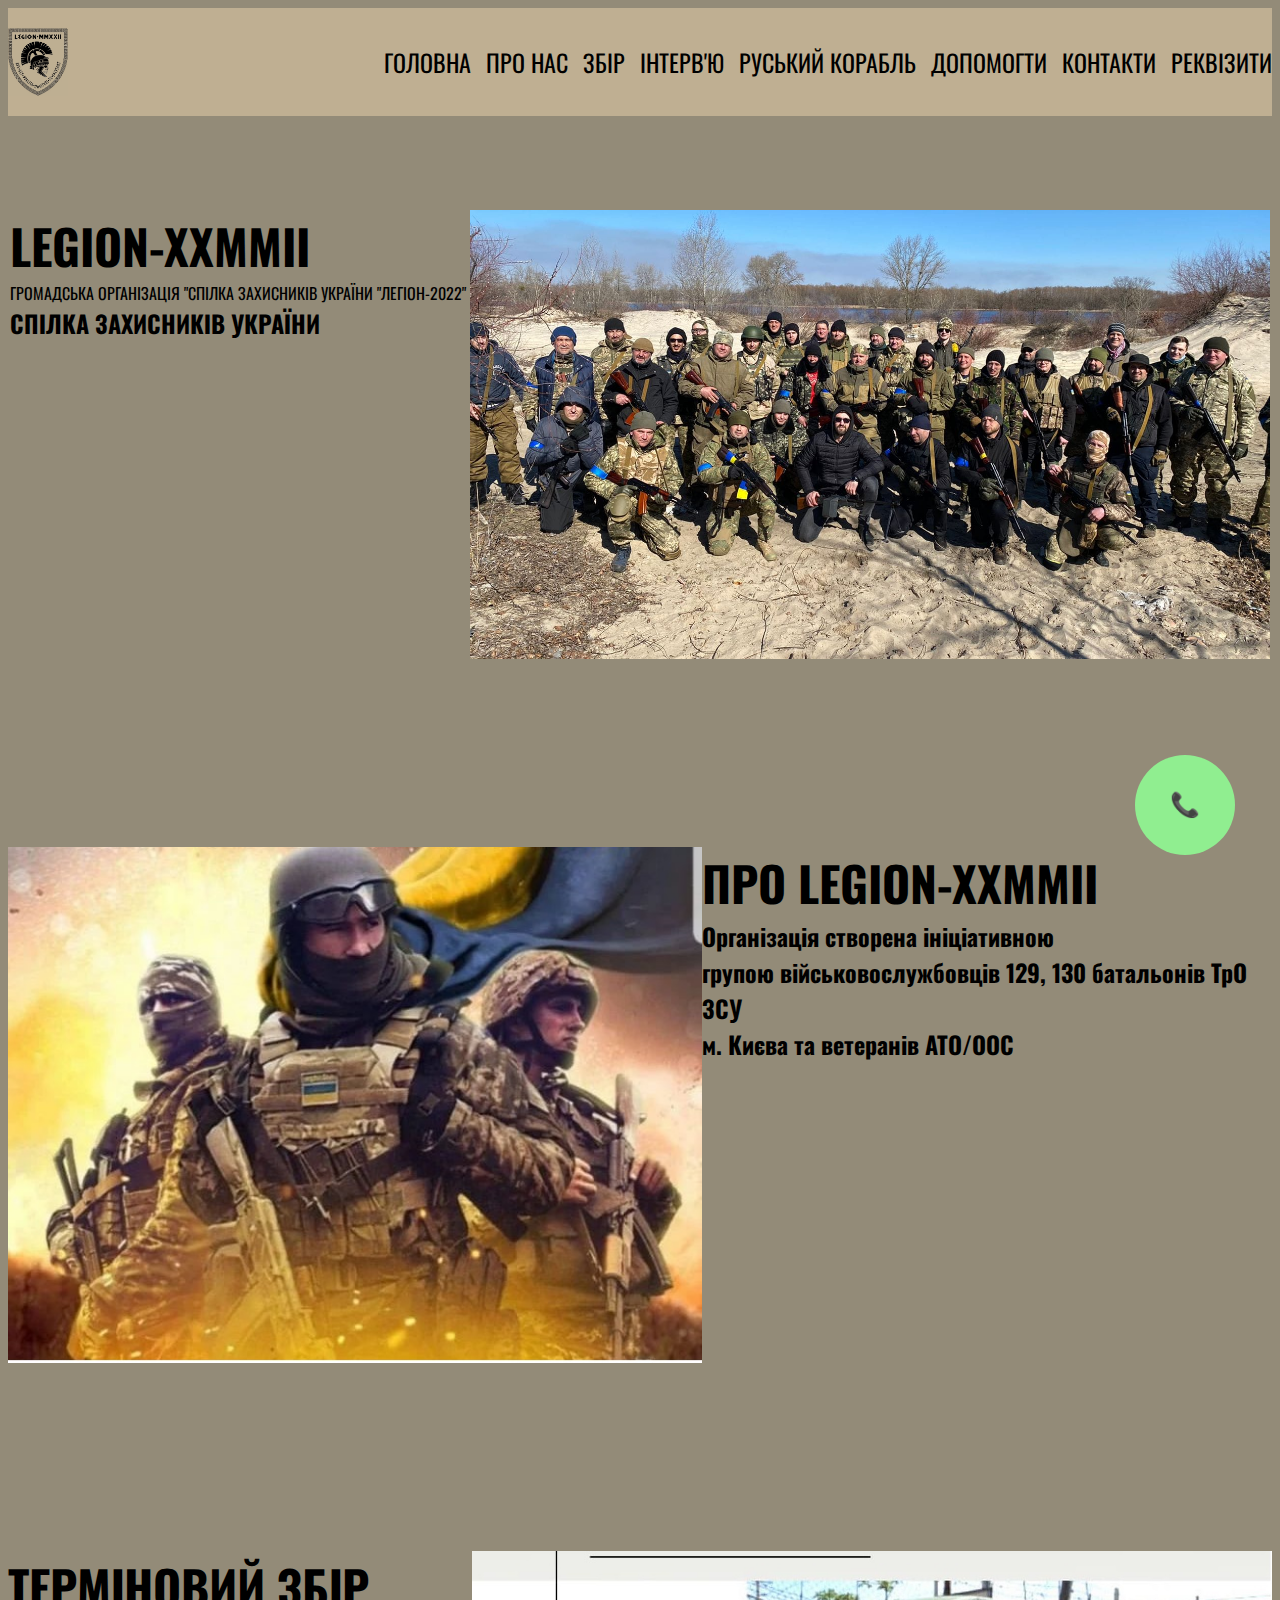
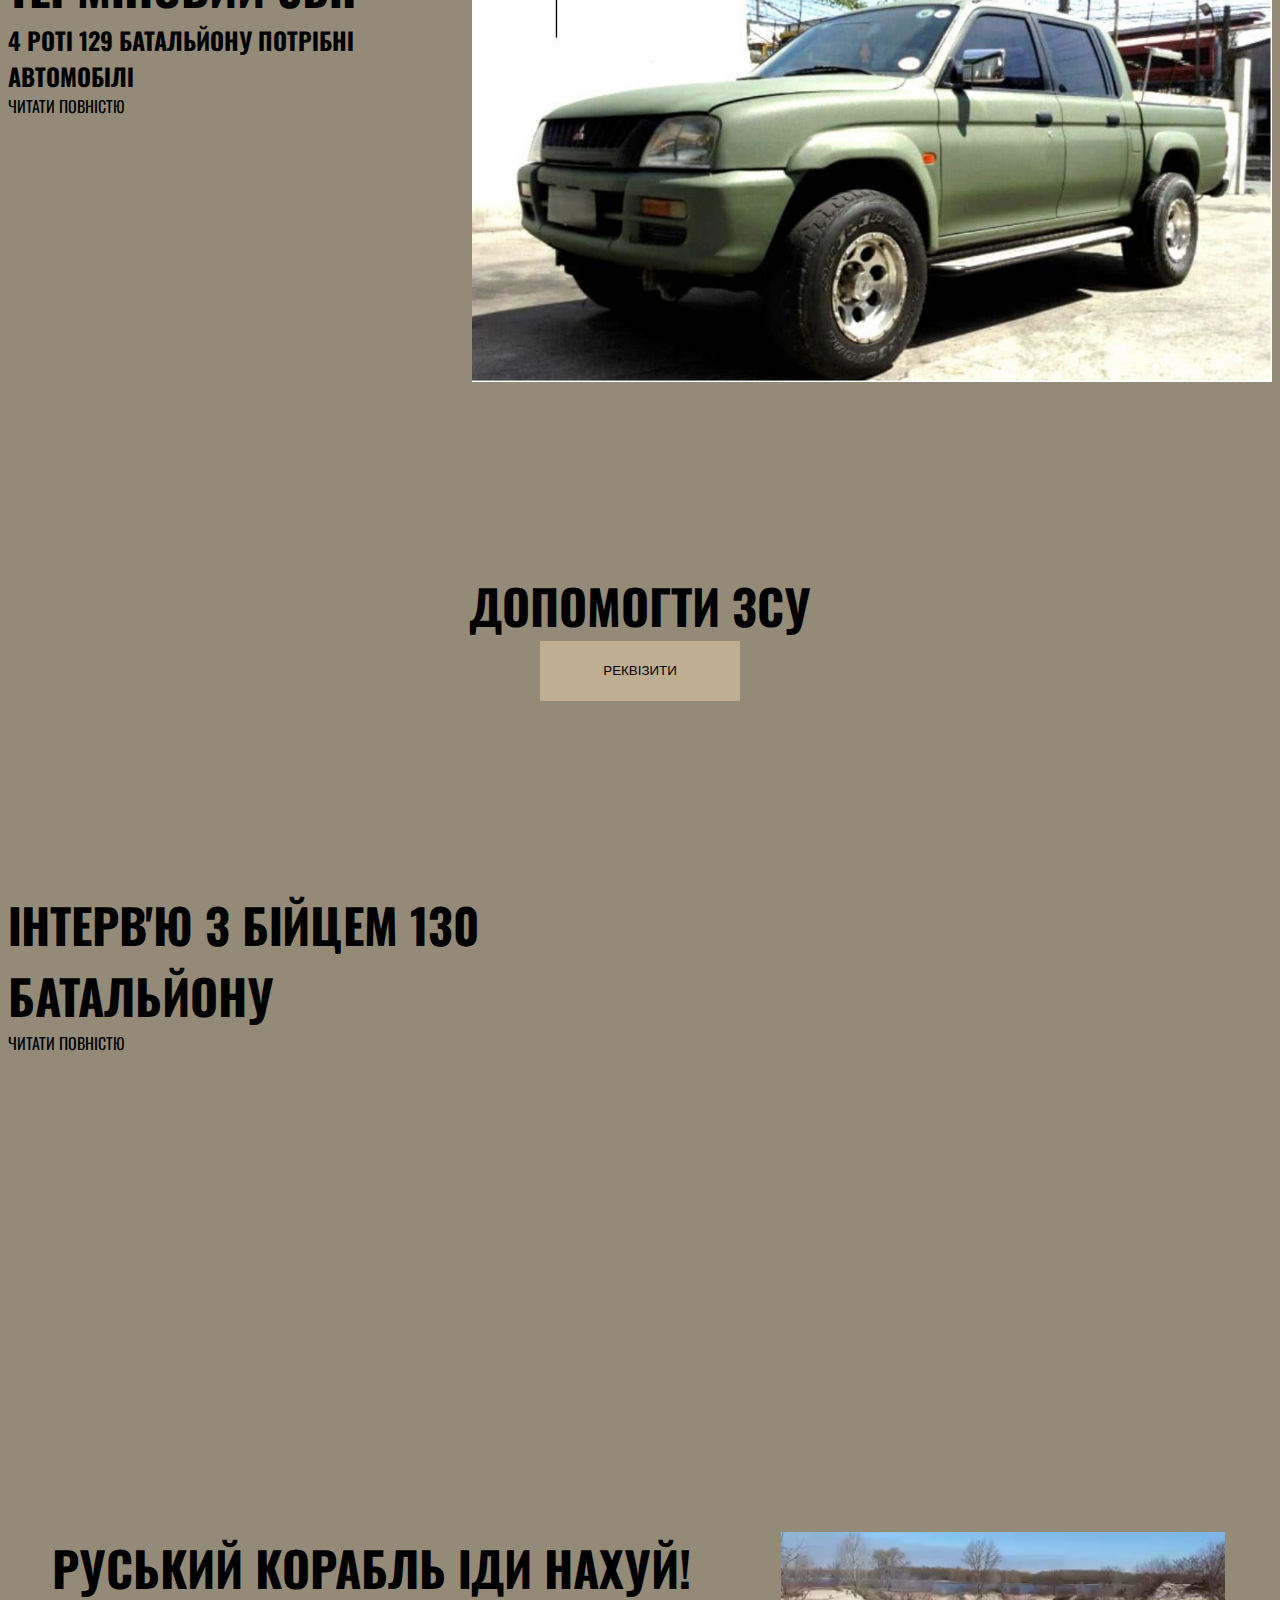
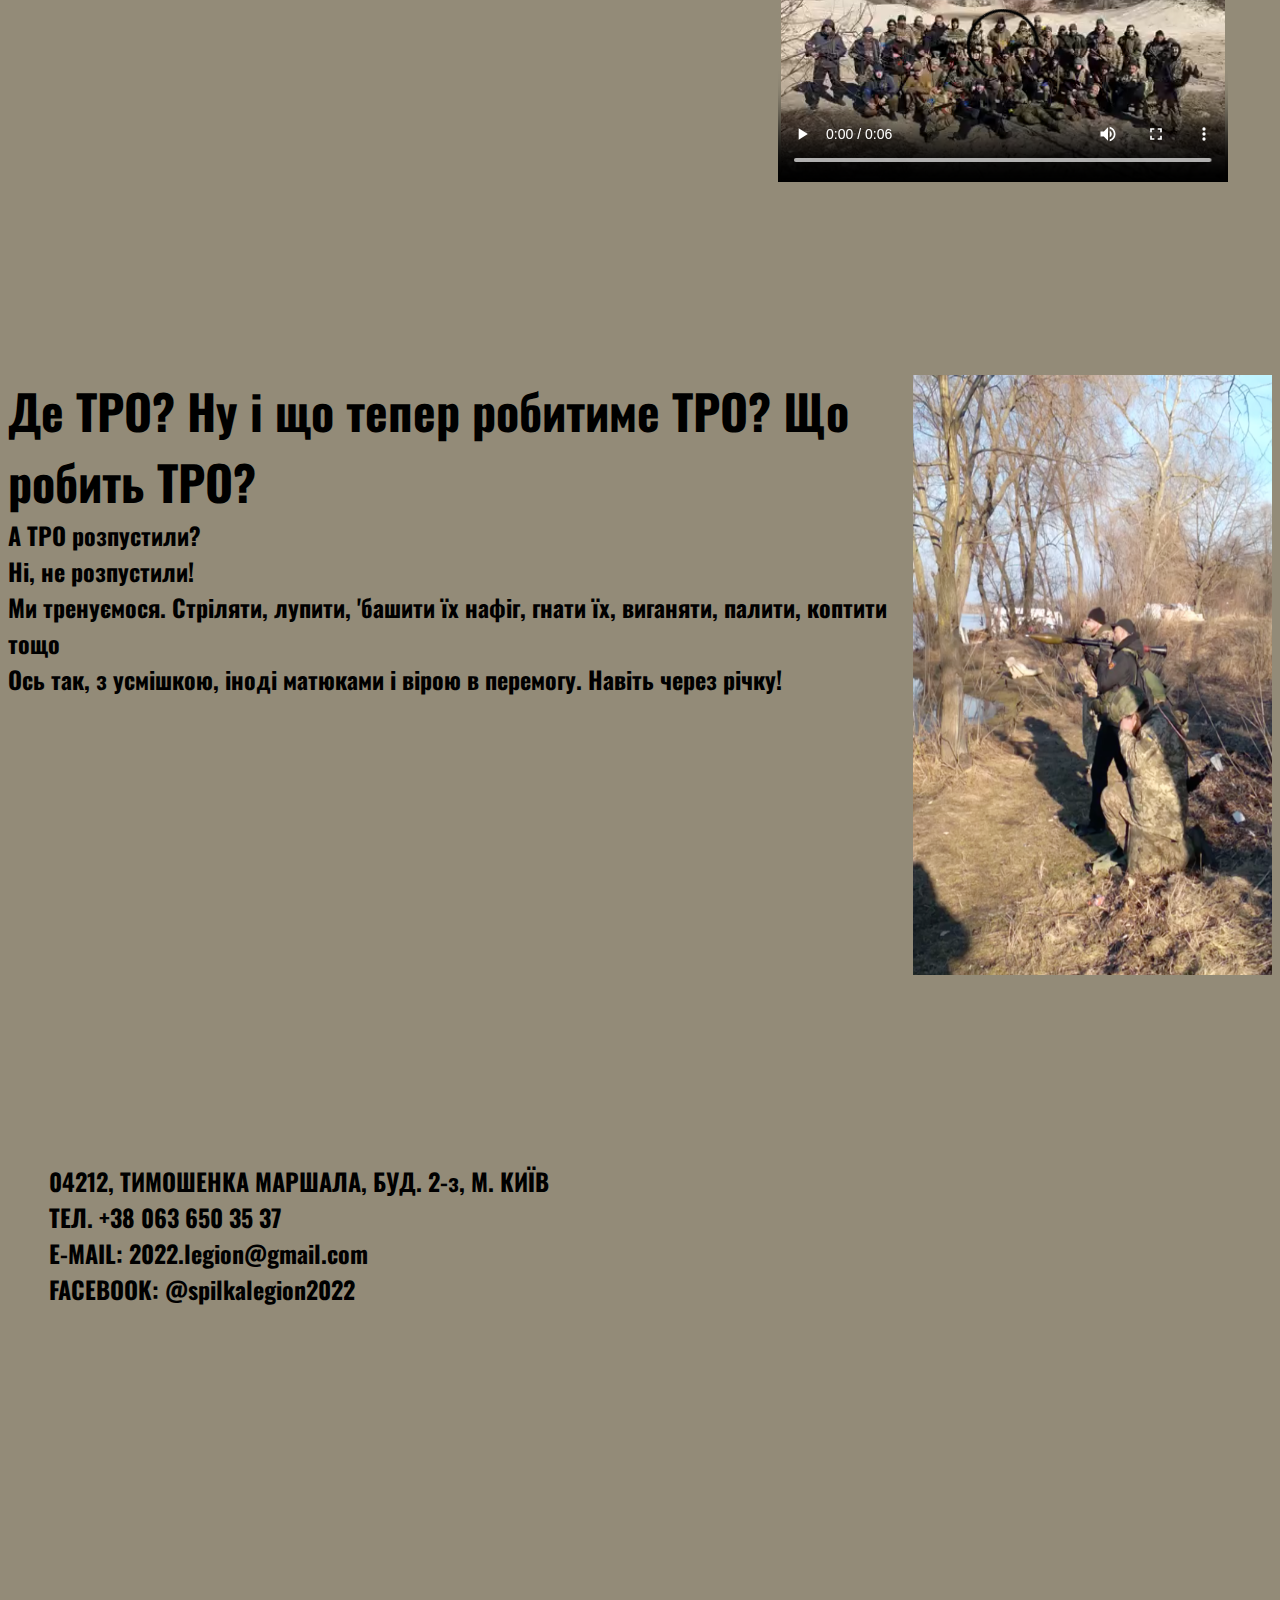
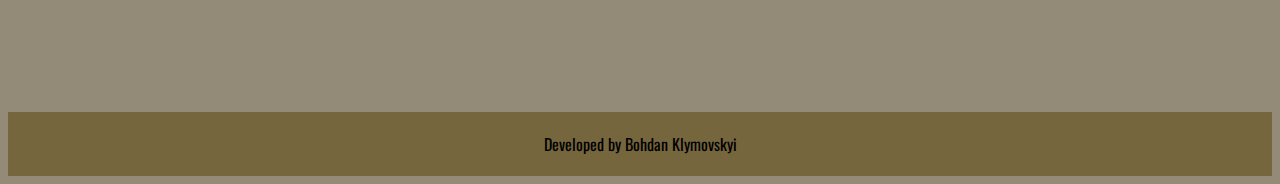
==== commit e5eaba6f: "update" ====
--- a/index.html
+++ b/index.html
@@ -15,7 +15,7 @@
 </head>
 <body>
     <header>
-            <img src="./src/images/logo-removebg-preview.jpeg" alt="" width="60px" height="60px">
+            <img src="./src/images/logo-removebg-preview.jpeg" alt="" width="60px" height="60px" class="header__image">
             <ul class="header__list">
                 <li><a href="#hero">ГОЛОВНА</a></li>
                 <li><a href="#about">ПРО НАС</a></li>
@@ -36,6 +36,7 @@
         <div class="container hero-container">
              <div>
         <h1 class="hero__title">LEGION-XXMMII</h1>
+        <p>ГРОМАДСЬКА ОРГАНІЗАЦІЯ "СПІЛКА ЗАХИСНИКІВ УКРАЇНИ "ЛЕГІОН-2022"</p>
         <h2 class="hero__text">СПІЛКА ЗАХИСНИКІВ УКРАЇНИ</h2>   
         </div>
     <div>
@@ -72,7 +73,18 @@
     </div>
     <div>
         <img src="./src/images/three.jpg" alt="" width="800" height="400">
+        <img src="./src/images/MyCollages.png" alt="" width="800">
         </div>
+        </div>
+    </section>
+    <section id="donat">
+        <div class="container donat-container">
+    <div>
+    <h1>ДОПОМОГТИ ЗСУ</h1>
+    </div>
+    <div>
+    <button type="button" class="donat__button"><a href="./details.html">РЕКВІЗИТИ</a></button>
+    </div>
         </div>
     </section>
     <section id="interview">
@@ -116,16 +128,6 @@
 </div>
         </div>
     </section>
-    <section id="donat">
-        <div class="container donat-container">
-    <div>
-    <h1>ДОПОМОГТИ ЗСУ</h1>
-    </div>
-    <div>
-    <button type="button" class="donat__button"><a href="./details.html">РЕКВІЗИТИ</a></button>
-    </div>
-        </div>
-    </section>
 </div>
 <section id="contacts">
     <div class="container contacts-container">
--- a/css/main.css
+++ b/css/main.css
@@ -221,6 +221,13 @@
   margin-right: 20px;
 }
 
+@media screen and (max-width: 768px) {
+  .header__image {
+    margin-left: 20px;
+    margin-right: 20px;
+  }
+}
+
 .interview-container {
   display: flex;
   flex-direction: row;
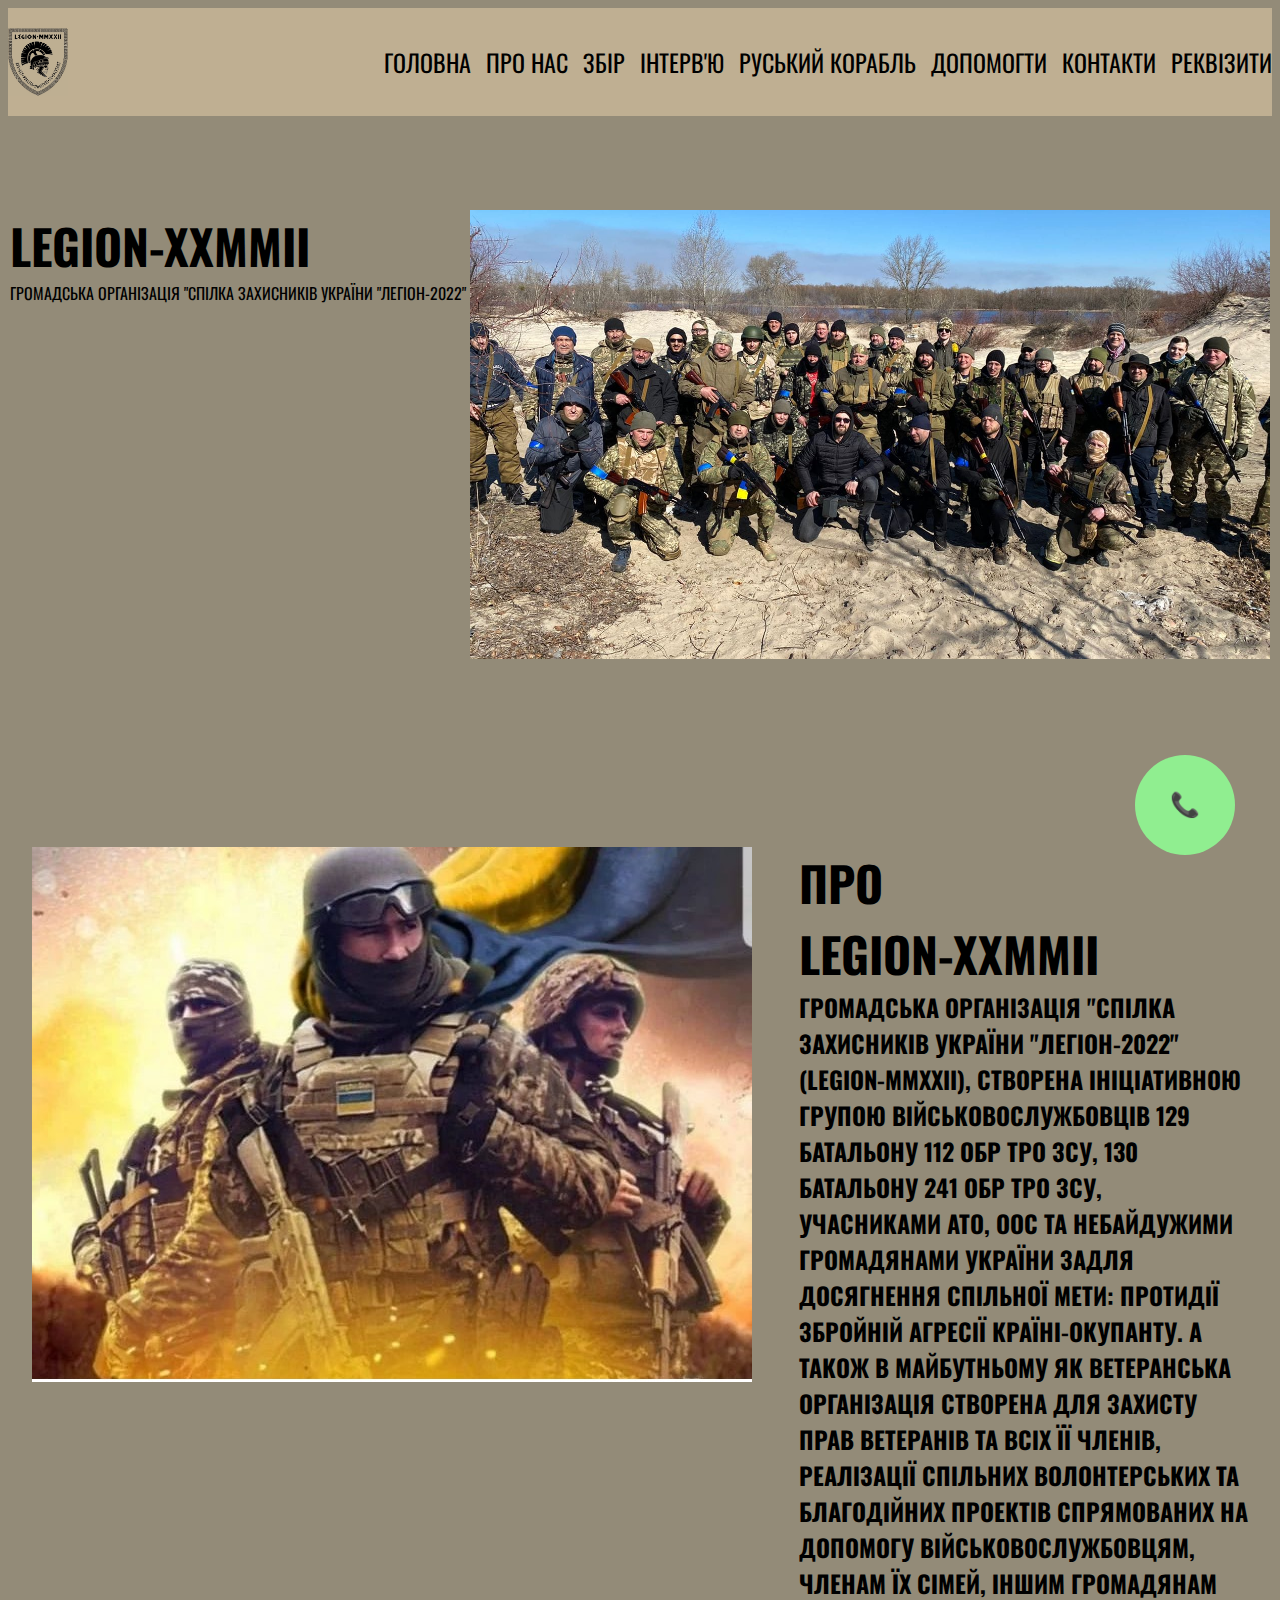
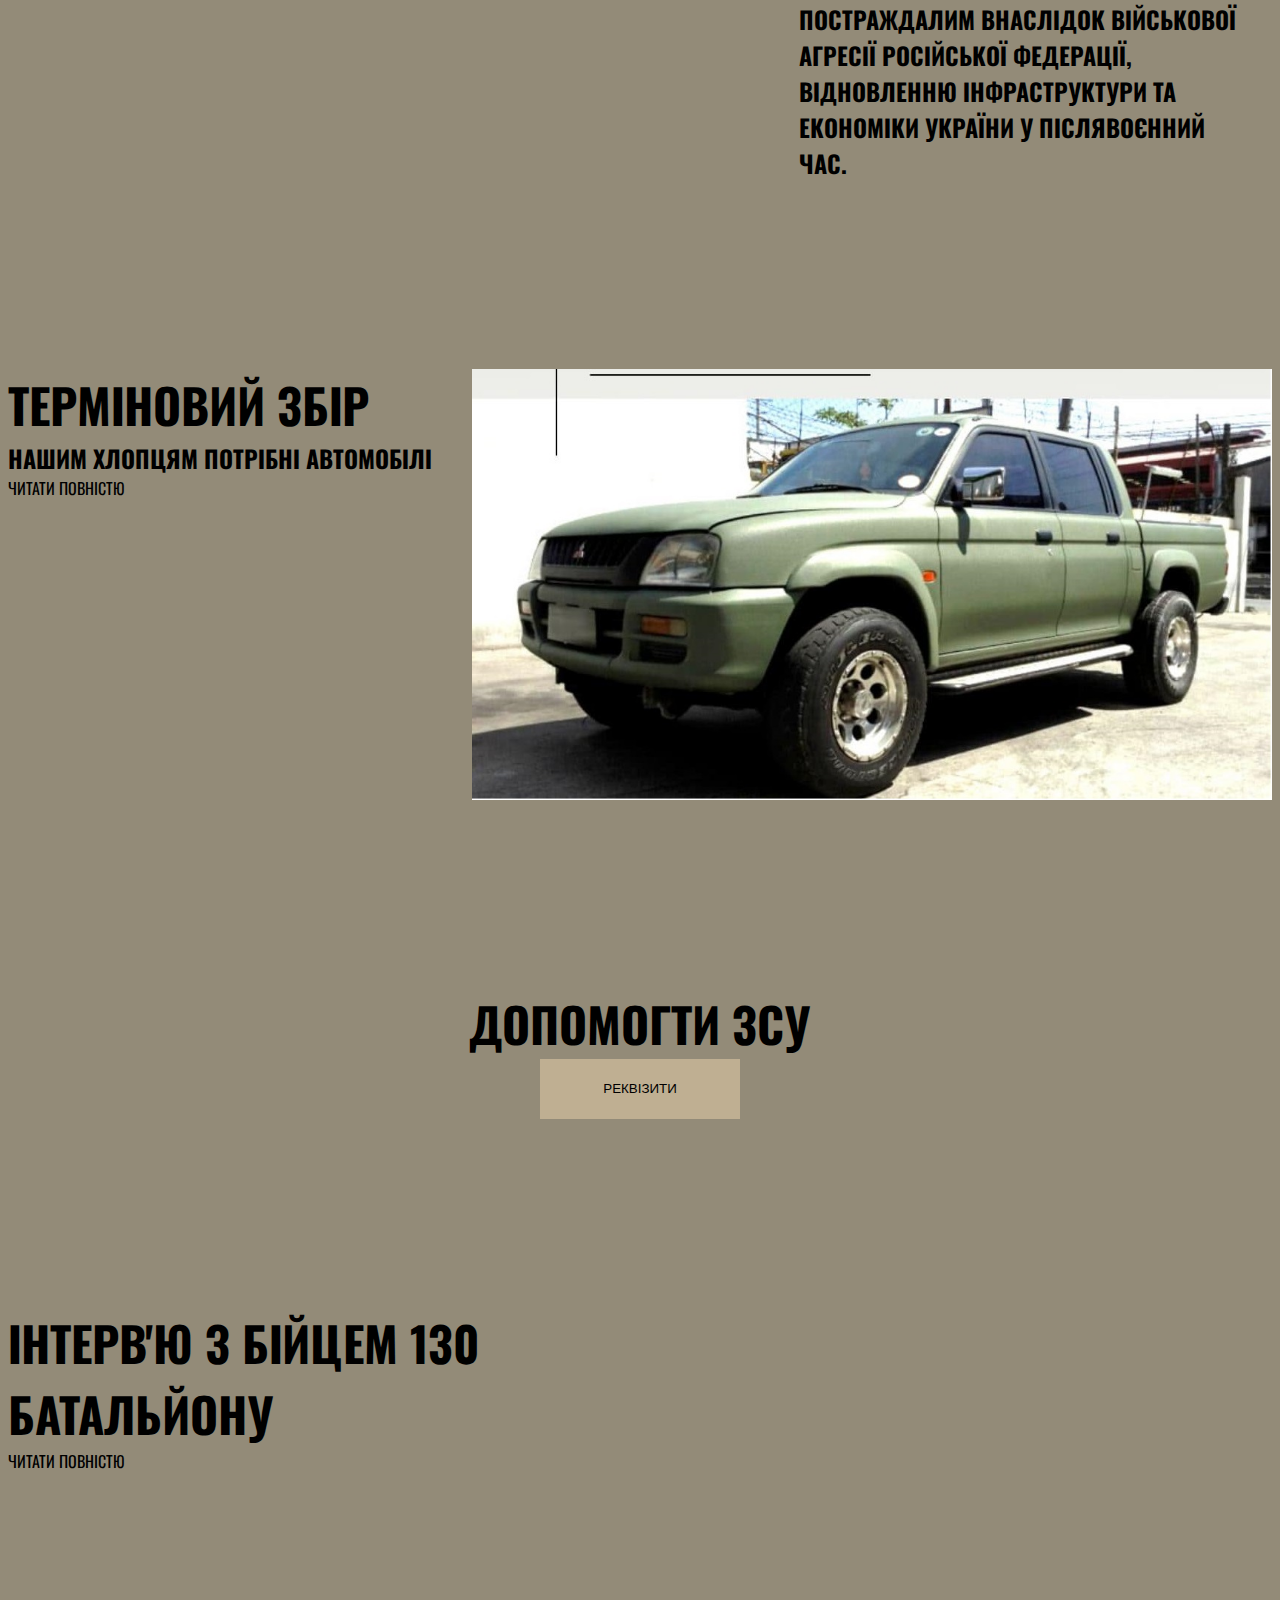
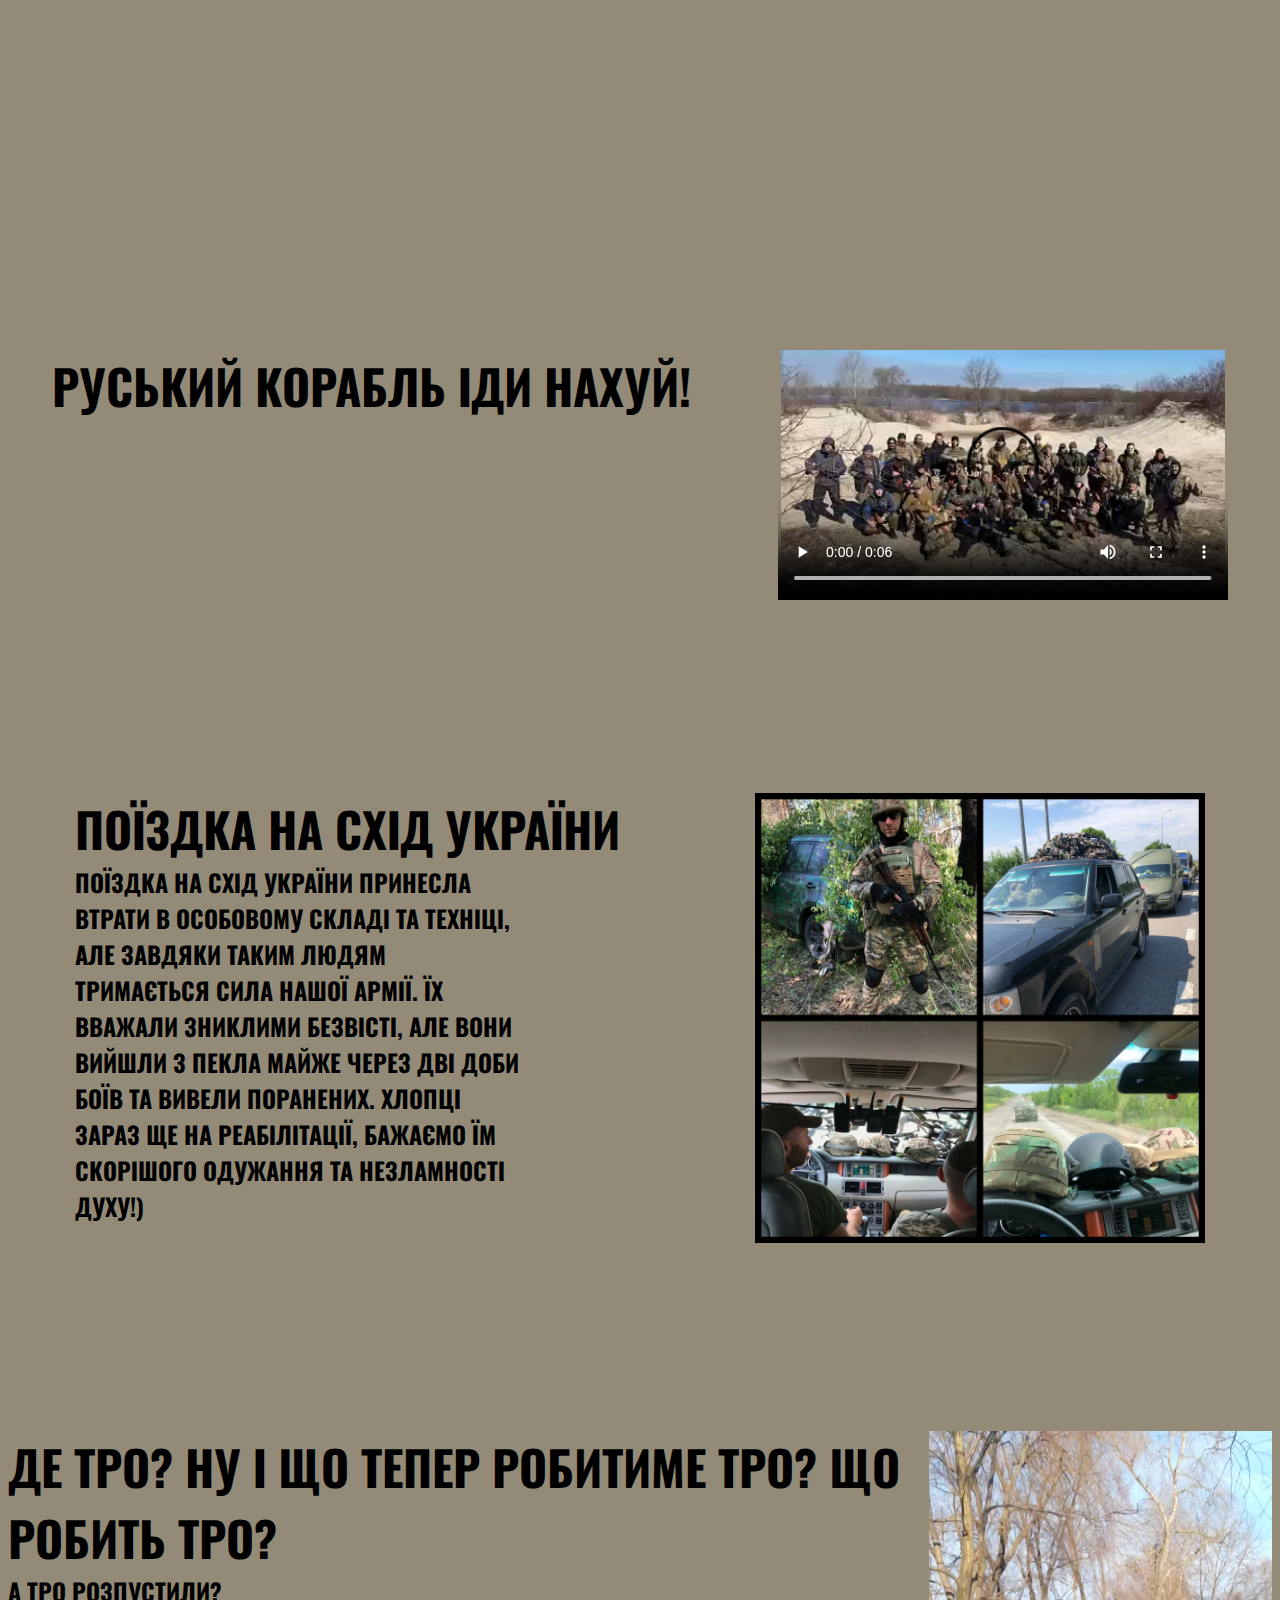
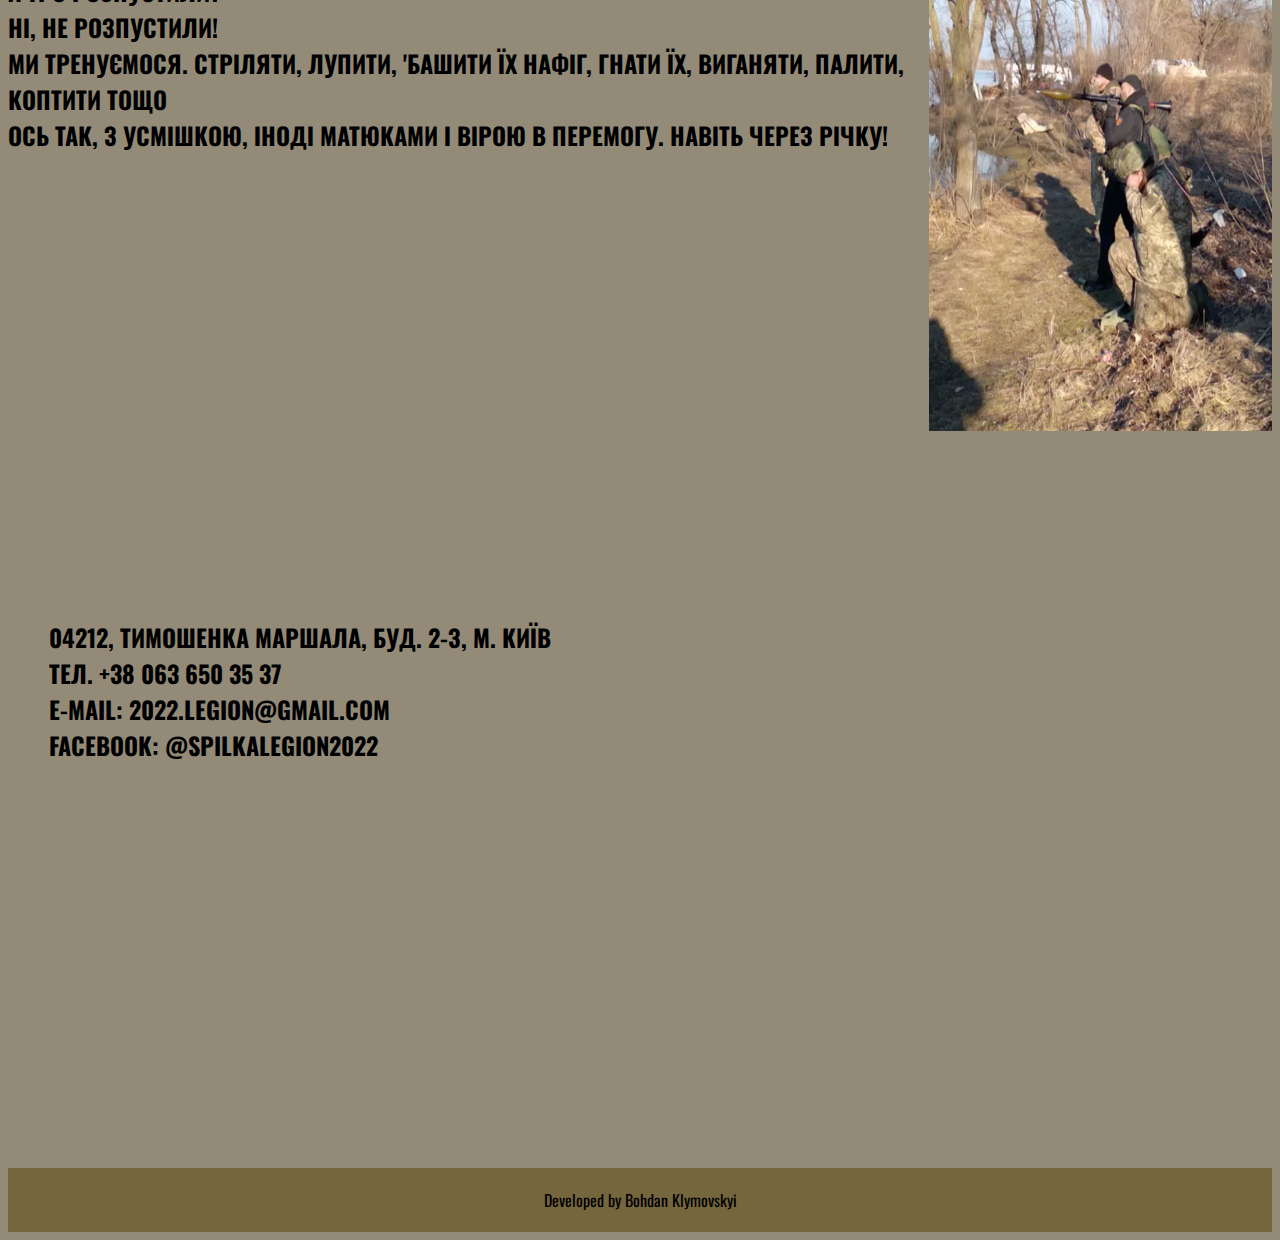
==== commit ad227e8e: "update" ====
--- a/index.html
+++ b/index.html
@@ -37,7 +37,6 @@
              <div>
         <h1 class="hero__title">LEGION-XXMMII</h1>
         <p>ГРОМАДСЬКА ОРГАНІЗАЦІЯ "СПІЛКА ЗАХИСНИКІВ УКРАЇНИ "ЛЕГІОН-2022"</p>
-        <h2 class="hero__text">СПІЛКА ЗАХИСНИКІВ УКРАЇНИ</h2>   
         </div>
     <div>
         <img src="./src/images/one.jpg" alt="" width="800" height="400" class="hero__image">
@@ -51,10 +50,15 @@
                 <img src="./src/images/two.jpg" alt="">
             </div>
             <div>
-                <h1>ПРО LEGION-XXMMII</h1>
-                <h2>Організація створена ініціативною<br>
-                   групою військовослужбовців 129, 130 батальонів ТрО ЗСУ<br>
-                   м. Києва та ветеранів АТО/ООС</h2>
+                <h1>ПРО<br>
+                    LEGION-XXMMII</h1>
+                <h2 class="about__text">ГРОМАДСЬКА ОРГАНІЗАЦІЯ "СПІЛКА ЗАХИСНИКІВ УКРАЇНИ "ЛЕГІОН-2022"
+                     (LEGION-MMXXII), створена ініціативною групою військовослужбовців 129 батальону 112 ОБр ТрО ЗСУ,
+                      130 батальону 241 ОБр ТрО ЗСУ, учасниками АТО, ООС та небайдужими громадянами України
+                       задля досягнення спільної мети: протидії збройній агресії країні-окупанту. А також в майбутньому як ветеранська організація
+                        створена для захисту прав ветеранів та всіх її членів, реалізації спільних волонтерських та благодійних проектів спрямованих на допомогу
+                         військовослужбовцям, членам їх сімей, іншим громадянам постраждалим внаслідок військової агресії російської федерації, відновленню інфраструктури
+                          та економіки України у післявоєнний час.</h2>
             </div>
         </div>
     </section>
@@ -64,7 +68,7 @@
         <div class="container collection-container">
     <div>
     <h1>ТЕРМІНОВИЙ ЗБІР</h1>
-    <h2>4 РОТІ 129 БАТАЛЬЙОНУ ПОТРІБНІ АВТОМОБІЛІ</h2>
+    <h2>НАШИМ ХЛОПЦЯМ ПОТРІБНІ АВТОМОБІЛІ</h2>
     <input id="collection__body_1" class="collection__switch" type="checkbox">
     <label for="collection__body_1" class="collection__headline">ЧИТАТИ ПОВНІСТЮ</label>
     <div class="collection__body">
@@ -115,6 +119,20 @@
         </div>
     </section>
     <section>
+        <div class="container trip-container">
+            <div>
+<h1>ПОЇЗДКА НА СХІД УКРАЇНИ</h1>
+<h2 class="trip__text">
+    Поїздка на Схід України принесла втрати в особовому складі та техніці, але завдяки таким людям тримається сила нашої армії. Їх вважали зниклими безвісті, але вони вийшли з пекла майже через дві доби боїв та вивели поранених. 
+Хлопці зараз ще на реабілітації, бажаємо їм скорішого одужання та незламності духу!)
+</h2>
+            </div>
+            <div>
+<img src="./src/images/MyCollages(1).png" alt="" class="trip__image">
+            </div>
+        </div>
+    </section>
+    <section>
         <div class="container traning-container">
 <div>
     <h1>Де ТРО? Ну і що тепер робитиме ТРО? Що робить ТРО?</h1>
--- a/css/main.css
+++ b/css/main.css
@@ -23,10 +23,12 @@
 
 h1 {
   font-size: 48px;
+  text-transform: uppercase;
 }
 
 h2 {
   font-size: 24px;
+  text-transform: uppercase;
 }
 
 body {
@@ -57,6 +59,10 @@
     justify-content: center;
     text-align: center;
   }
+}
+
+.about__text {
+  max-width: 450px;
 }
 
 .collection-container {
@@ -303,4 +309,26 @@
 
 .traning__image {
   height: 600px;
+}
+
+.trip-container {
+  display: flex;
+  flex-direction: row;
+  justify-content: space-around;
+}
+@media screen and (max-width: 768px) {
+  .trip-container {
+    display: flex;
+    flex-direction: column;
+    justify-content: center;
+    text-align: center;
+  }
+}
+
+.trip__text {
+  max-width: 450px;
+}
+
+.trip__image {
+  max-width: 450px;
 }/*# sourceMappingURL=main.css.map */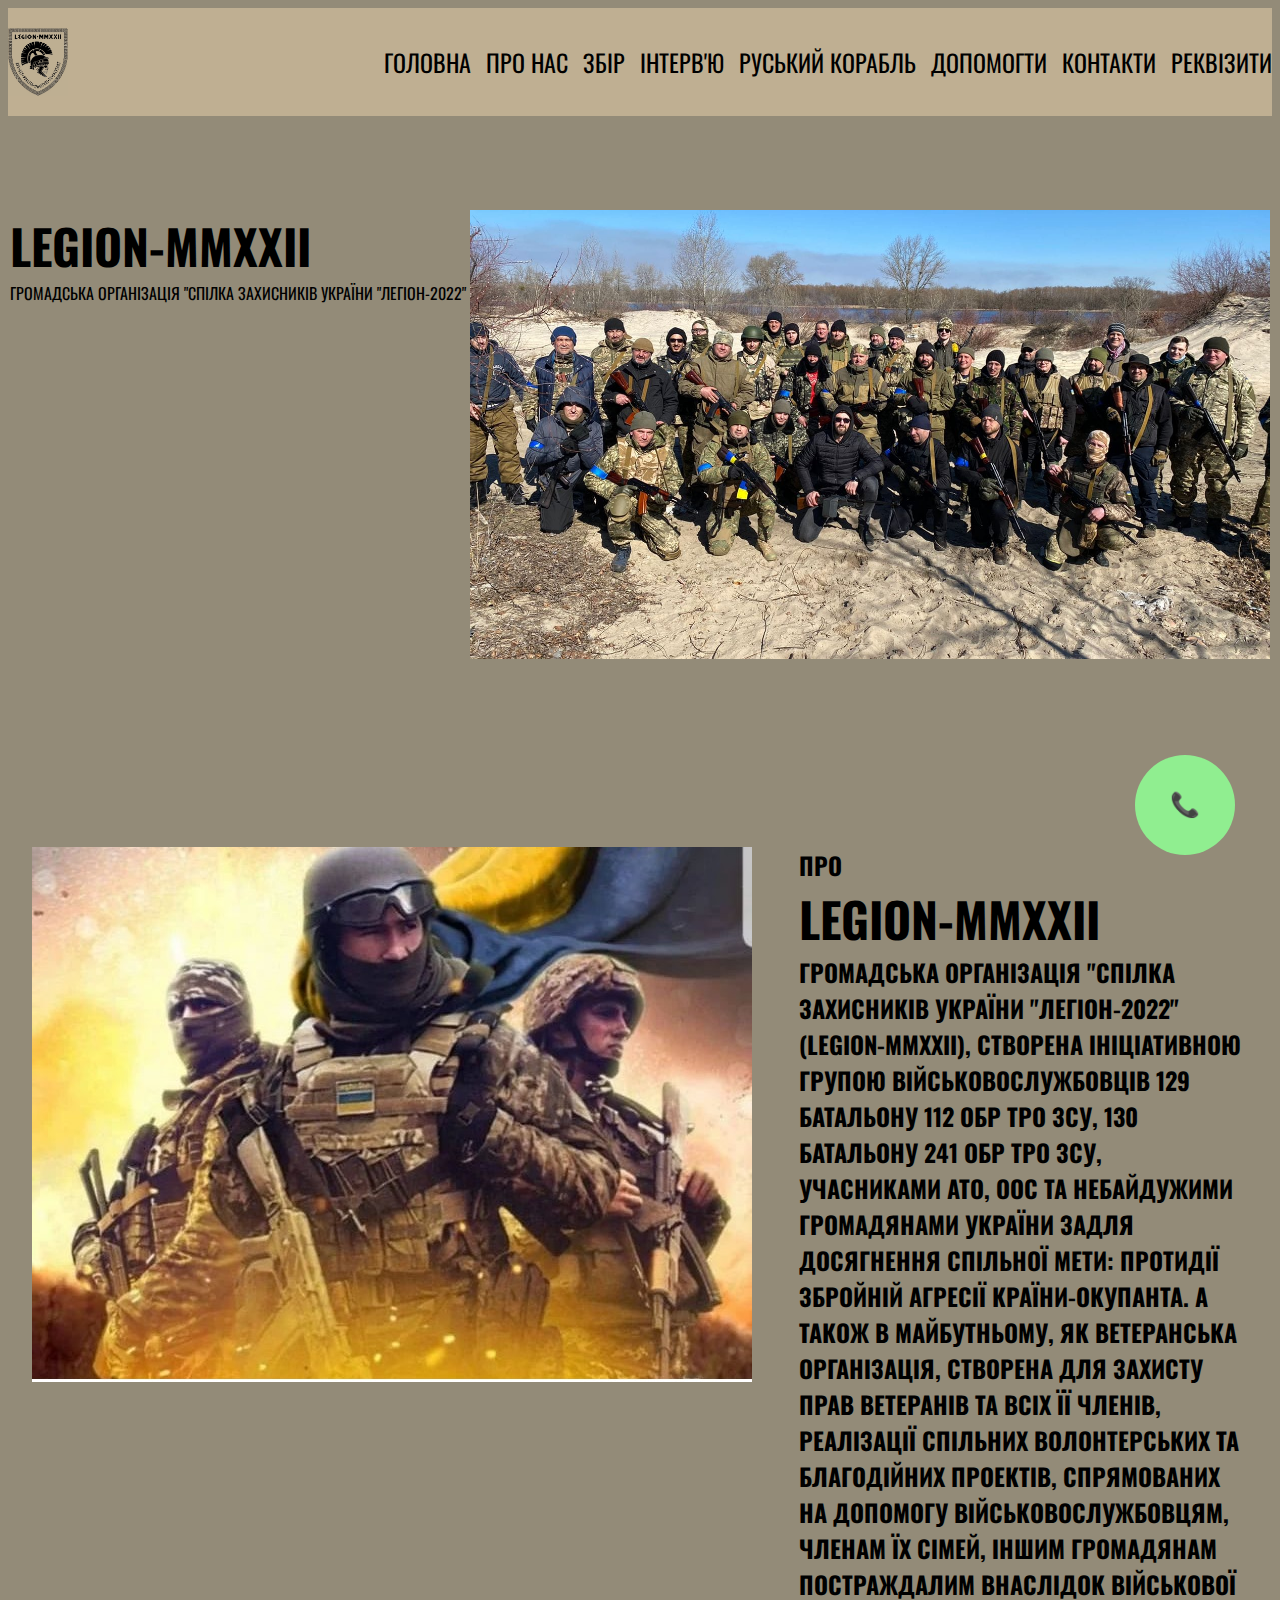
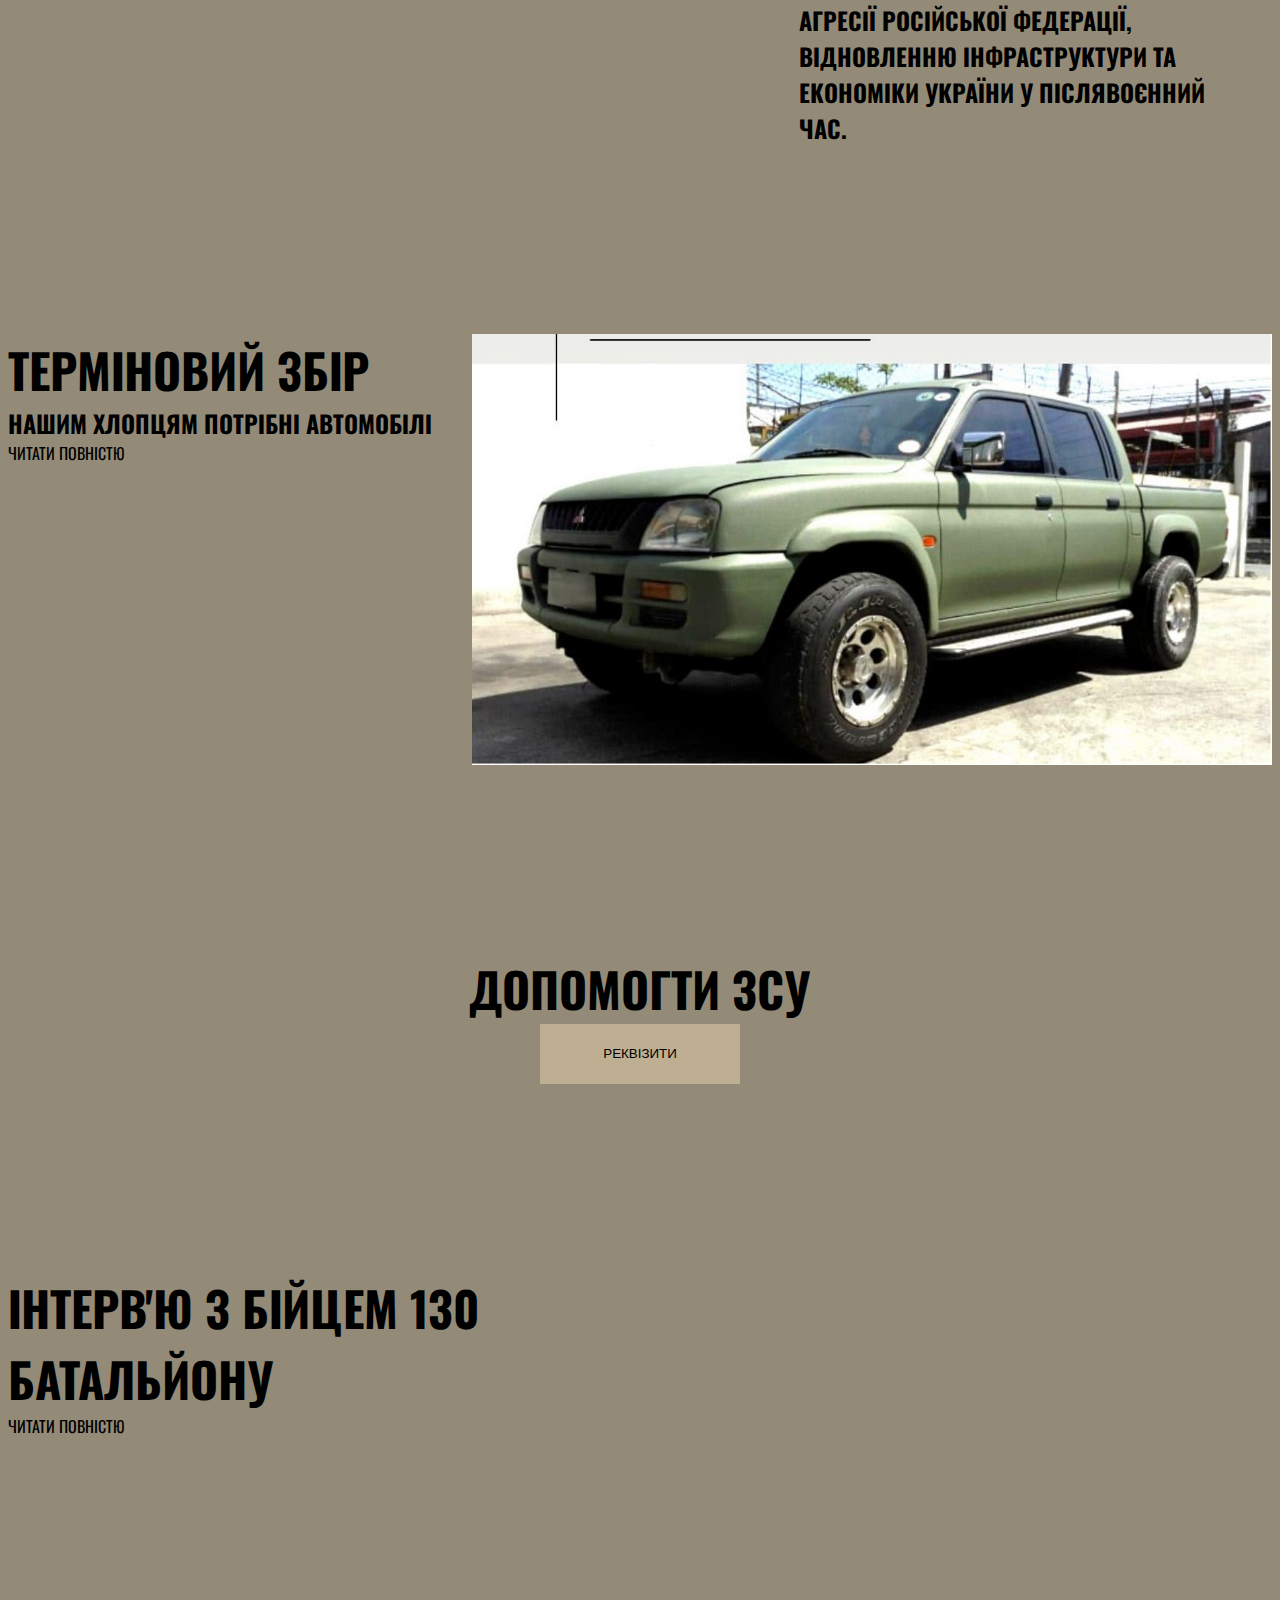
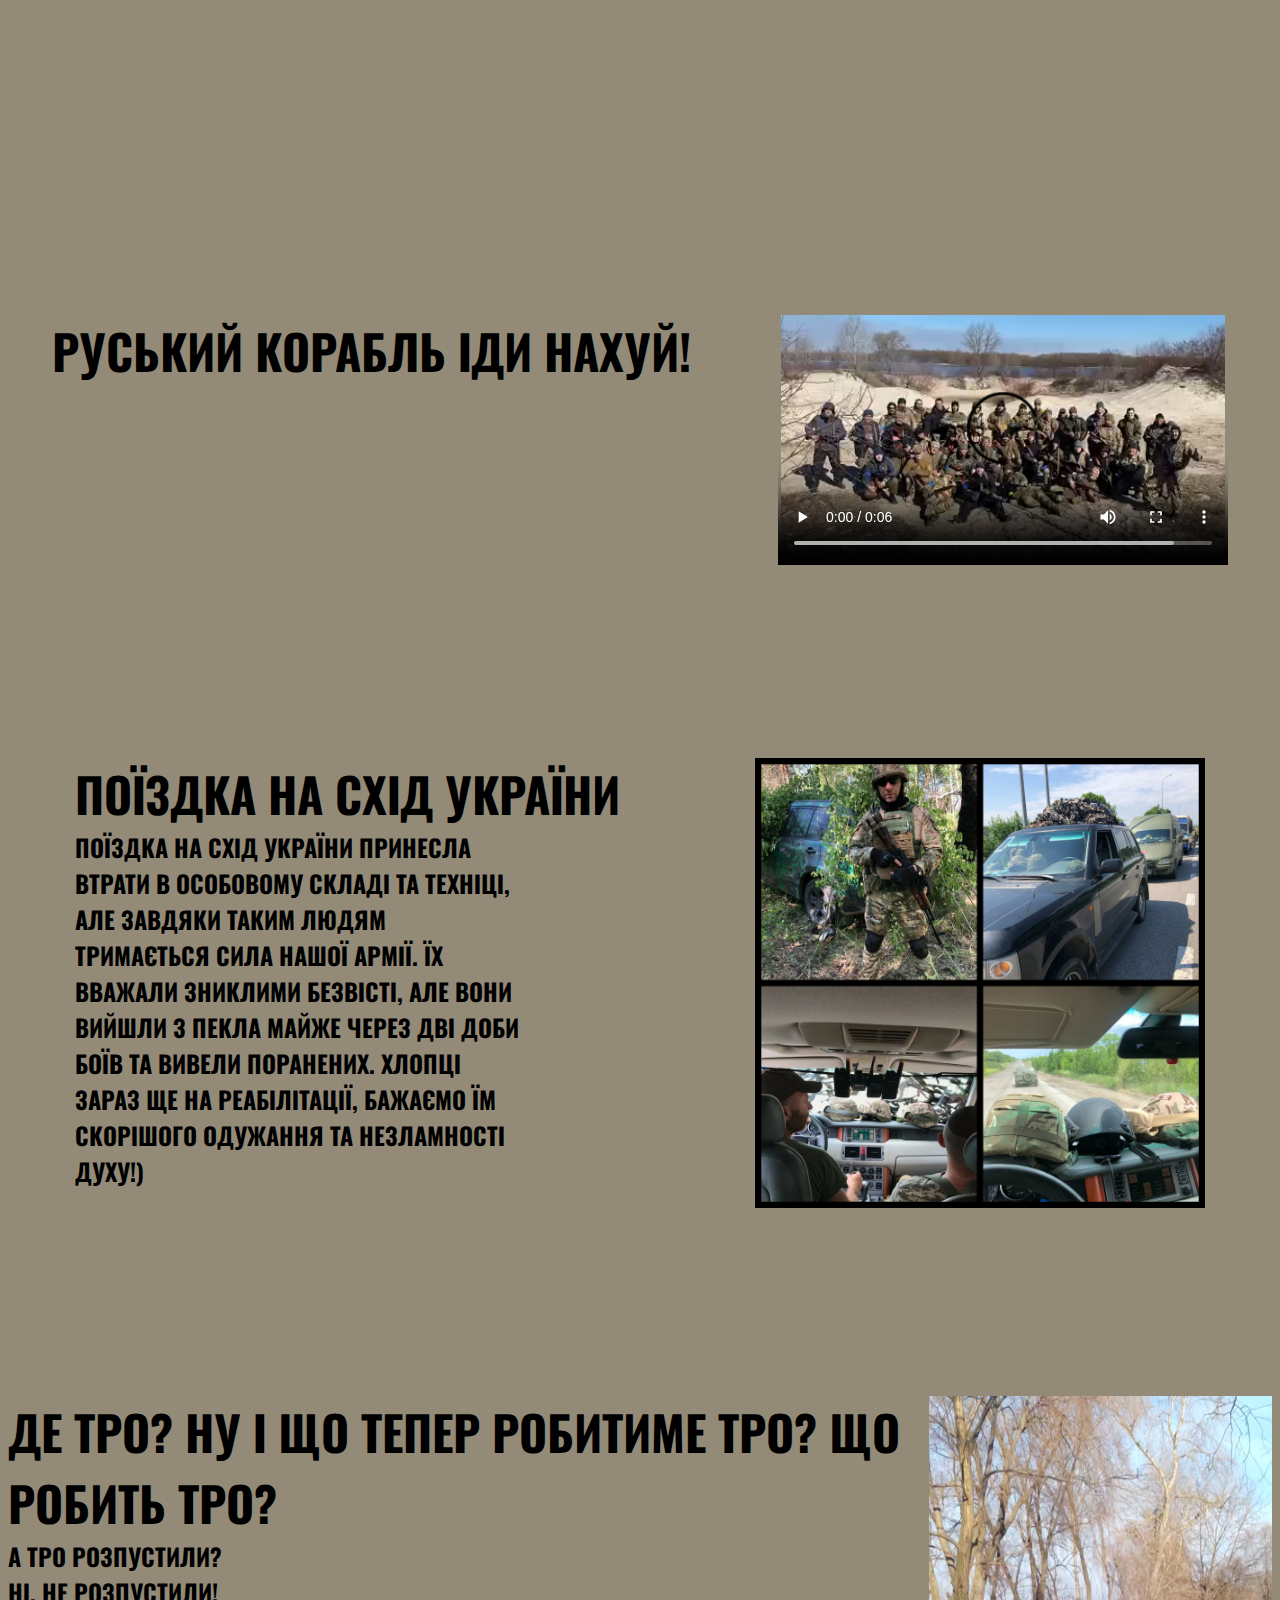
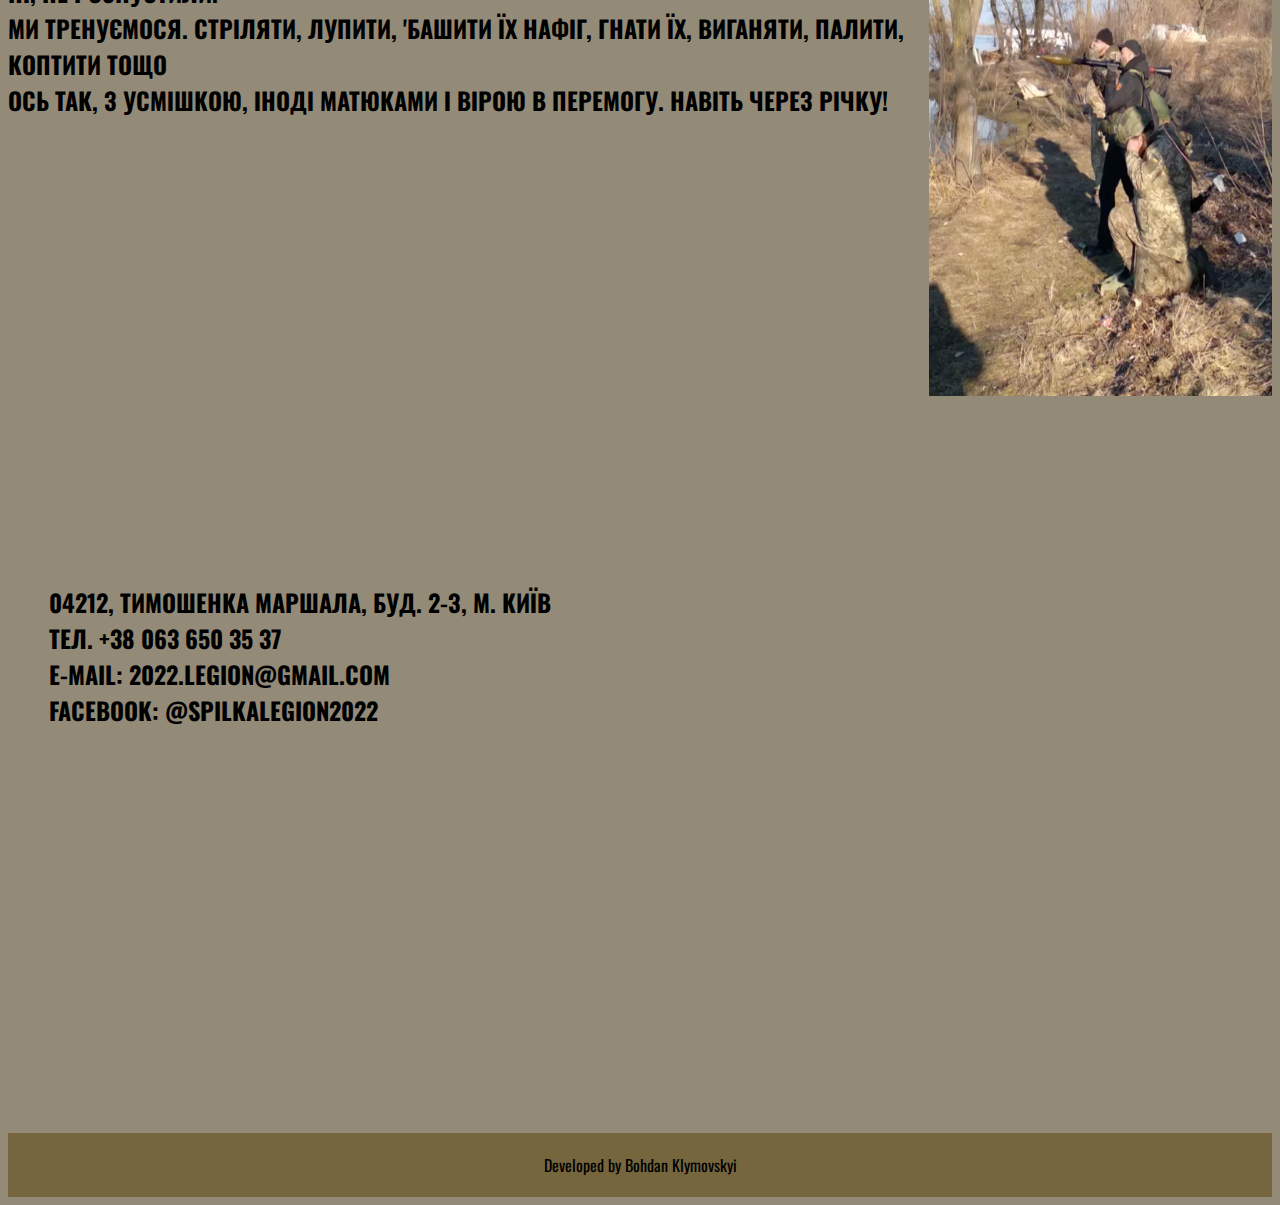
==== commit 45f8ac98: "update" ====
--- a/index.html
+++ b/index.html
@@ -4,7 +4,7 @@
     <meta charset="UTF-8">
     <meta http-equiv="X-UA-Compatible" content="IE=edge">
     <meta name="viewport" content="width=device-width, initial-scale=1.0">
-    <title>LEGION-XXMMII</title>
+    <title>LEGION-MMXXII</title>
     <link rel="icon" href="./src/images/logo-removebg-preview.jpeg">
     <link rel="stylesheet" href="./css/normalaize.css">
     <link rel="preconnect" href="https://fonts.googleapis.com">
@@ -35,7 +35,7 @@
     <section id="hero">
         <div class="container hero-container">
              <div>
-        <h1 class="hero__title">LEGION-XXMMII</h1>
+        <h1 class="hero__title">LEGION-MMXXII</h1>
         <p>ГРОМАДСЬКА ОРГАНІЗАЦІЯ "СПІЛКА ЗАХИСНИКІВ УКРАЇНИ "ЛЕГІОН-2022"</p>
         </div>
     <div>
@@ -50,15 +50,9 @@
                 <img src="./src/images/two.jpg" alt="">
             </div>
             <div>
-                <h1>ПРО<br>
-                    LEGION-XXMMII</h1>
-                <h2 class="about__text">ГРОМАДСЬКА ОРГАНІЗАЦІЯ "СПІЛКА ЗАХИСНИКІВ УКРАЇНИ "ЛЕГІОН-2022"
-                     (LEGION-MMXXII), створена ініціативною групою військовослужбовців 129 батальону 112 ОБр ТрО ЗСУ,
-                      130 батальону 241 ОБр ТрО ЗСУ, учасниками АТО, ООС та небайдужими громадянами України
-                       задля досягнення спільної мети: протидії збройній агресії країні-окупанту. А також в майбутньому як ветеранська організація
-                        створена для захисту прав ветеранів та всіх її членів, реалізації спільних волонтерських та благодійних проектів спрямованих на допомогу
-                         військовослужбовцям, членам їх сімей, іншим громадянам постраждалим внаслідок військової агресії російської федерації, відновленню інфраструктури
-                          та економіки України у післявоєнний час.</h2>
+                <h2>ПРО</h2>
+                    <h1>LEGION-MMXXII</h1>
+                <h2 class="about__text">ГРОМАДСЬКА ОРГАНІЗАЦІЯ "СПІЛКА ЗАХИСНИКІВ УКРАЇНИ "ЛЕГІОН-2022" (LEGION-MMXXII), СТВОРЕНА ІНІЦІАТИВНОЮ ГРУПОЮ ВІЙСЬКОВОСЛУЖБОВЦІВ 129 БАТАЛЬОНУ 112 ОБР ТРО ЗСУ, 130 БАТАЛЬОНУ 241 ОБР ТРО ЗСУ, УЧАСНИКАМИ АТО, ООС ТА НЕБАЙДУЖИМИ ГРОМАДЯНАМИ УКРАЇНИ ЗАДЛЯ ДОСЯГНЕННЯ СПІЛЬНОЇ МЕТИ: ПРОТИДІЇ ЗБРОЙНІЙ АГРЕСІЇ КРАЇНИ-ОКУПАНТА. А ТАКОЖ В МАЙБУТНЬОМУ, ЯК ВЕТЕРАНСЬКА ОРГАНІЗАЦІЯ, СТВОРЕНА ДЛЯ ЗАХИСТУ ПРАВ ВЕТЕРАНІВ ТА ВСІХ ЇЇ ЧЛЕНІВ, РЕАЛІЗАЦІЇ СПІЛЬНИХ ВОЛОНТЕРСЬКИХ ТА БЛАГОДІЙНИХ ПРОЕКТІВ, СПРЯМОВАНИХ НА ДОПОМОГУ ВІЙСЬКОВОСЛУЖБОВЦЯМ, ЧЛЕНАМ ЇХ СІМЕЙ, ІНШИМ ГРОМАДЯНАМ ПОСТРАЖДАЛИМ ВНАСЛІДОК ВІЙСЬКОВОЇ АГРЕСІЇ РОСІЙСЬКОЇ ФЕДЕРАЦІЇ, ВІДНОВЛЕННЮ ІНФРАСТРУКТУРИ ТА ЕКОНОМІКИ УКРАЇНИ У ПІСЛЯВОЄННИЙ ЧАС.</h2>
             </div>
         </div>
     </section>
--- a/css/main.css
+++ b/css/main.css
@@ -269,7 +269,7 @@
 
 @media screen and (max-width: 768px) {
   .interview__video {
-    max-width: 450px;
+    max-width: 100%;
     max-height: 250px;
   }
 }
@@ -292,6 +292,11 @@
   max-width: 450px;
   max-height: 250px;
 }
+@media screen and (max-width: 768px) {
+  .ruskii-idi-nahui_video {
+    max-width: 100%;
+  }
+}
 
 .traning-container {
   display: flex;
@@ -331,4 +336,9 @@
 
 .trip__image {
   max-width: 450px;
+}
+@media screen and (max-width: 768px) {
+  .trip__image {
+    max-width: 100%;
+  }
 }/*# sourceMappingURL=main.css.map */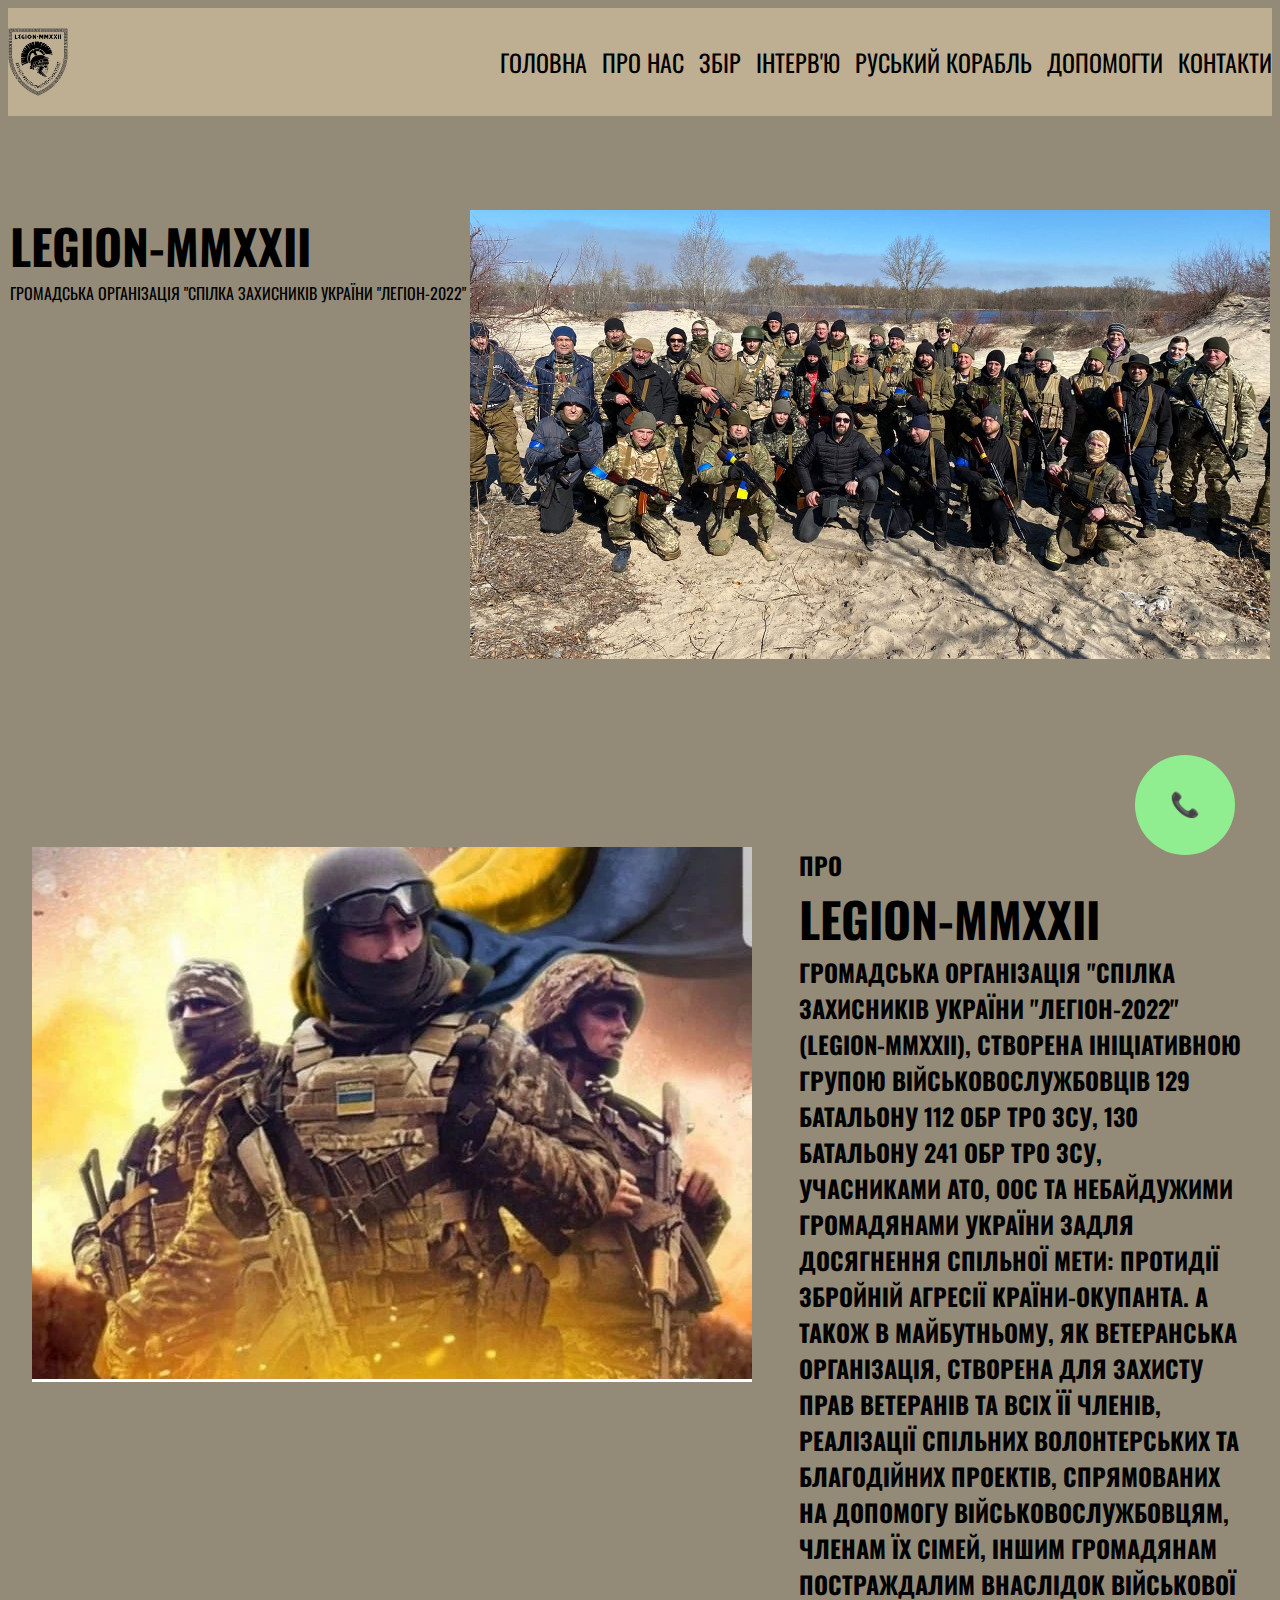
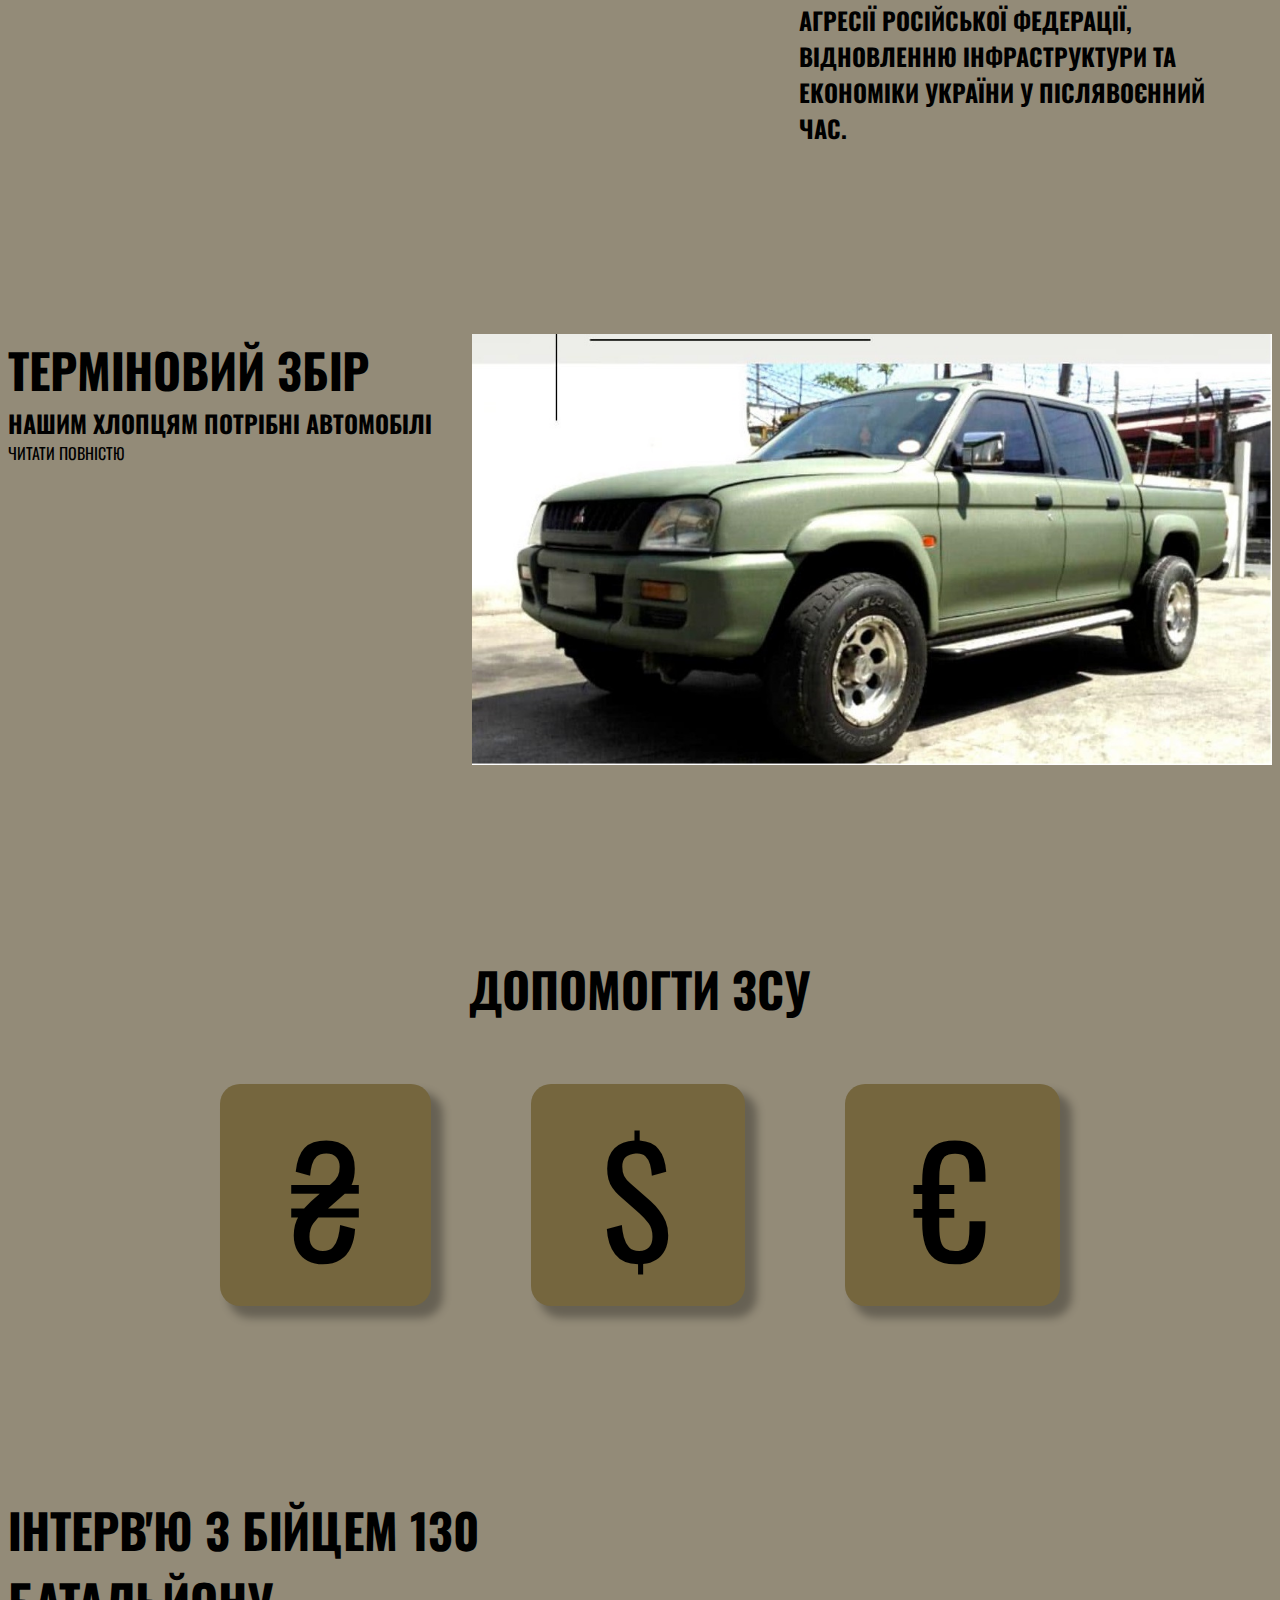
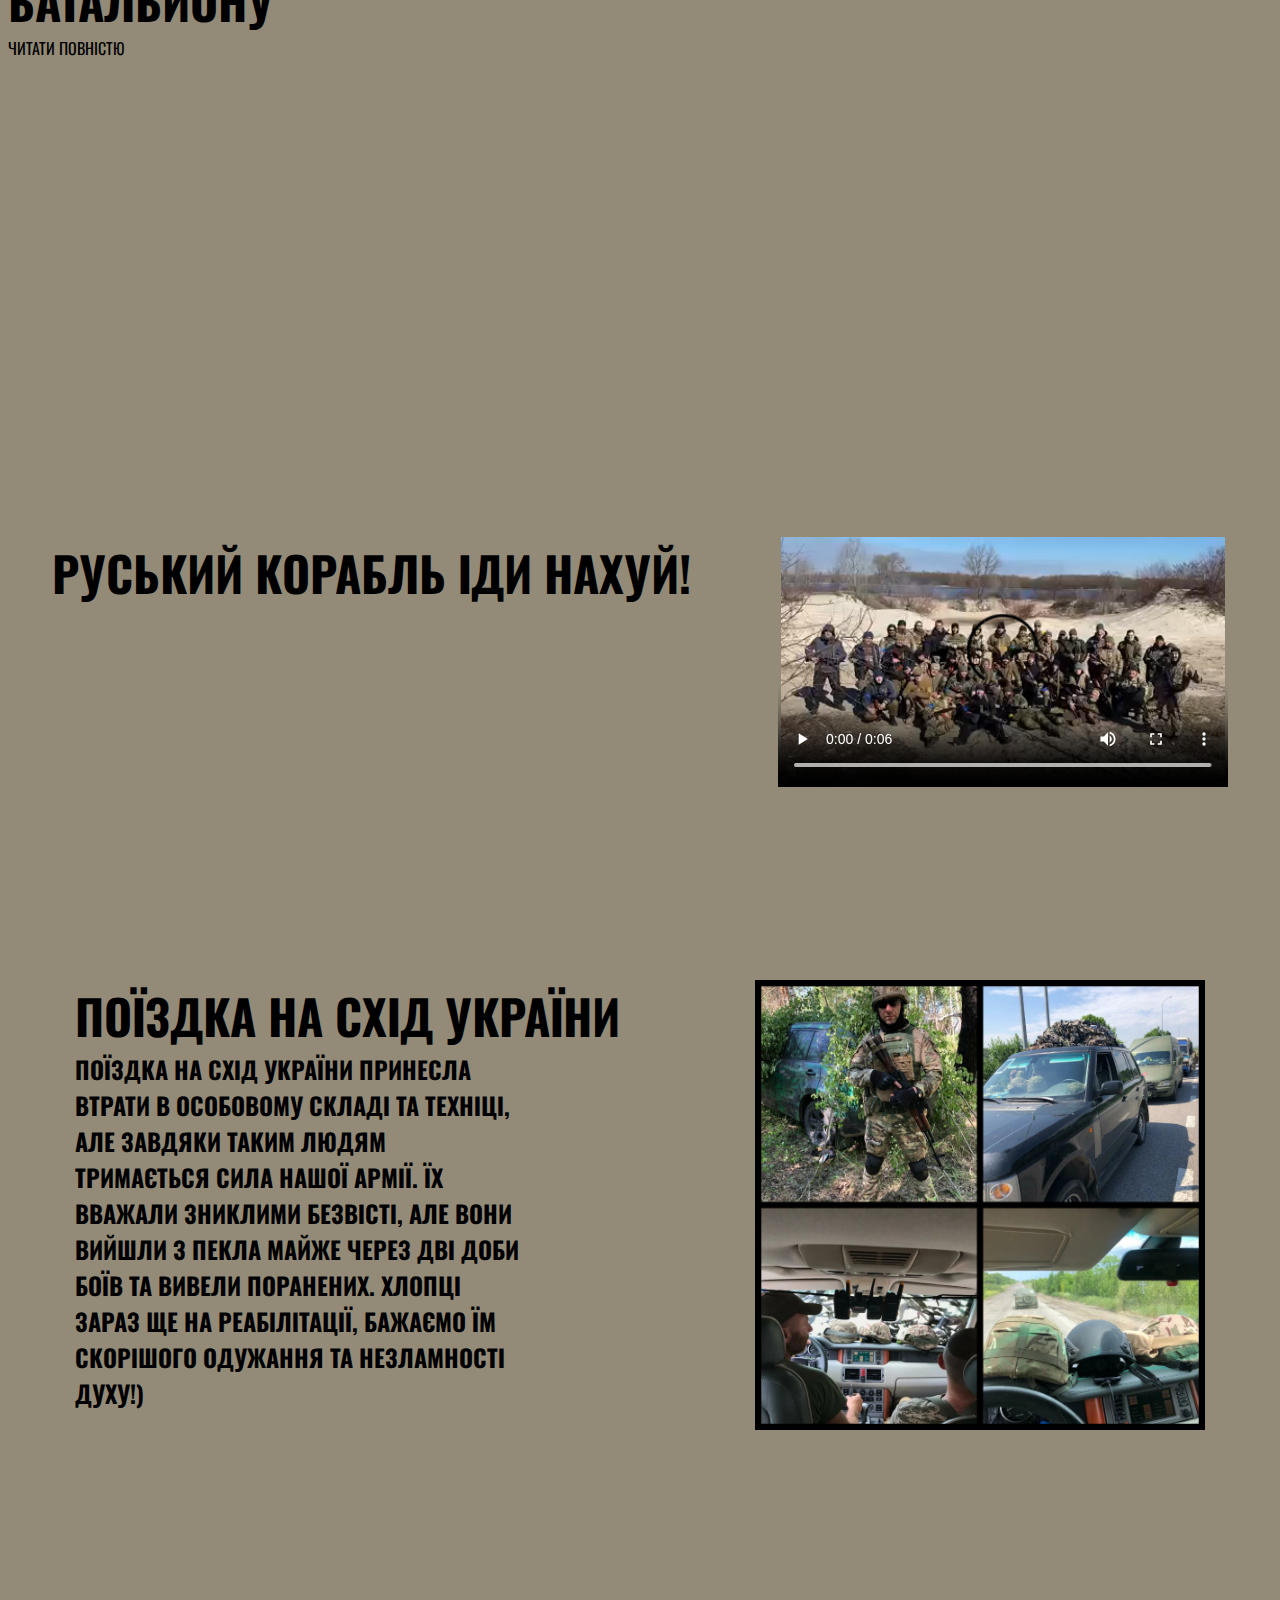
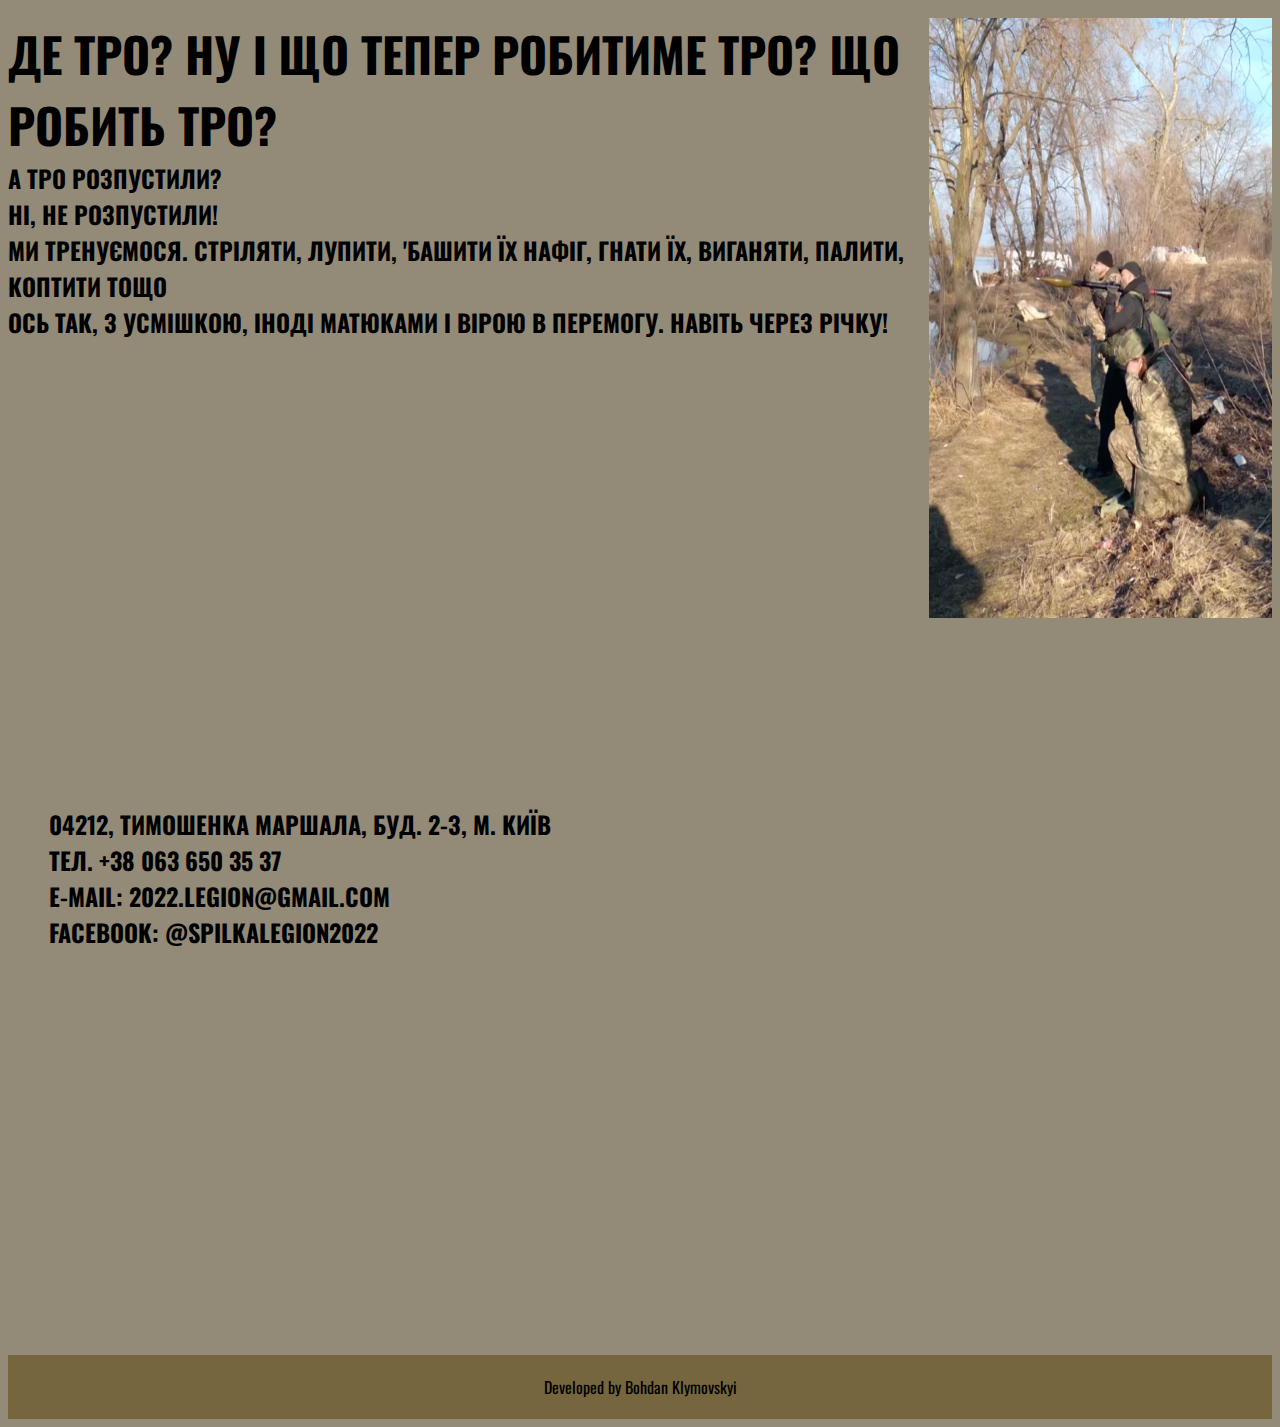
==== commit 45f75f69: "update" ====
--- a/index.html
+++ b/index.html
@@ -24,7 +24,7 @@
                 <li><a href="#ruskii-nahui">РУСЬКИЙ КОРАБЛЬ</a></li>
                 <li><a href="#donat">ДОПОМОГТИ</a></li>
                 <li><a href="#contacts">КОНТАКТИ</a></li>
-                <li><a href="./details.html">РЕКВІЗИТИ</a></li>
+                <!-- <li><a href="./details.html">РЕКВІЗИТИ</a></li> -->
             </ul>
     </header>
     <main>
@@ -78,10 +78,15 @@
     <section id="donat">
         <div class="container donat-container">
     <div>
-    <h1>ДОПОМОГТИ ЗСУ</h1>
+    <h1 class="donat__title">ДОПОМОГТИ ЗСУ</h1>
     </div>
     <div>
-    <button type="button" class="donat__button"><a href="./details.html">РЕКВІЗИТИ</a></button>
+    <!-- <button type="button" class="donat__button"><a href="./details.html">РЕКВІЗИТИ</a></button> -->
+    <ul class="details__list">
+        <li class="details__button"><a href="https://docs.google.com/document/d/1-UnoCX8ptAiwjvtp3--jyJm-unAAS4yNEwICx6jEQ4E/edit" class="details__link">₴</a></li>
+        <li class="details__button"><a href="https://docs.google.com/document/d/1ZnWnqmG6mjO6JvCaKZ5aUhD_OwsivMciEaPnateYAA8/edit" class="details__link">$</a></li>
+        <li class="details__button"><a href="https://docs.google.com/document/d/14oWluaoY5WX6R6QDFycoSYQta6HpN6f1KbXLFBJxsW8/edit" class="details__link">€</a></li>
+    </ul>
     </div>
         </div>
     </section>
--- a/css/main.css
+++ b/css/main.css
@@ -188,6 +188,41 @@
   height: 600px;
 }
 
+.details__link {
+  font-size: 150px;
+}
+
+.details__list {
+  display: flex;
+  flex-direction: row;
+  justify-content: center;
+  align-items: center;
+  gap: 100px;
+}
+@media screen and (max-width: 768px) {
+  .details__list {
+    display: flex;
+    flex-direction: column;
+    justify-content: center;
+    text-align: center;
+    flex-wrap: wrap;
+  }
+}
+
+.details__button {
+  border: solid black 3px;
+  padding-left: 70px;
+  padding-right: 70px;
+  background-color: rgb(117, 102, 62);
+  border-radius: 20px;
+  box-shadow: 10px 10px 8px 2px rgba(0, 0, 0, 0.3);
+  border: 0;
+}
+
+.donat__title {
+  margin-bottom: 60px;
+}
+
 header {
   display: flex;
   flex-direction: row;
